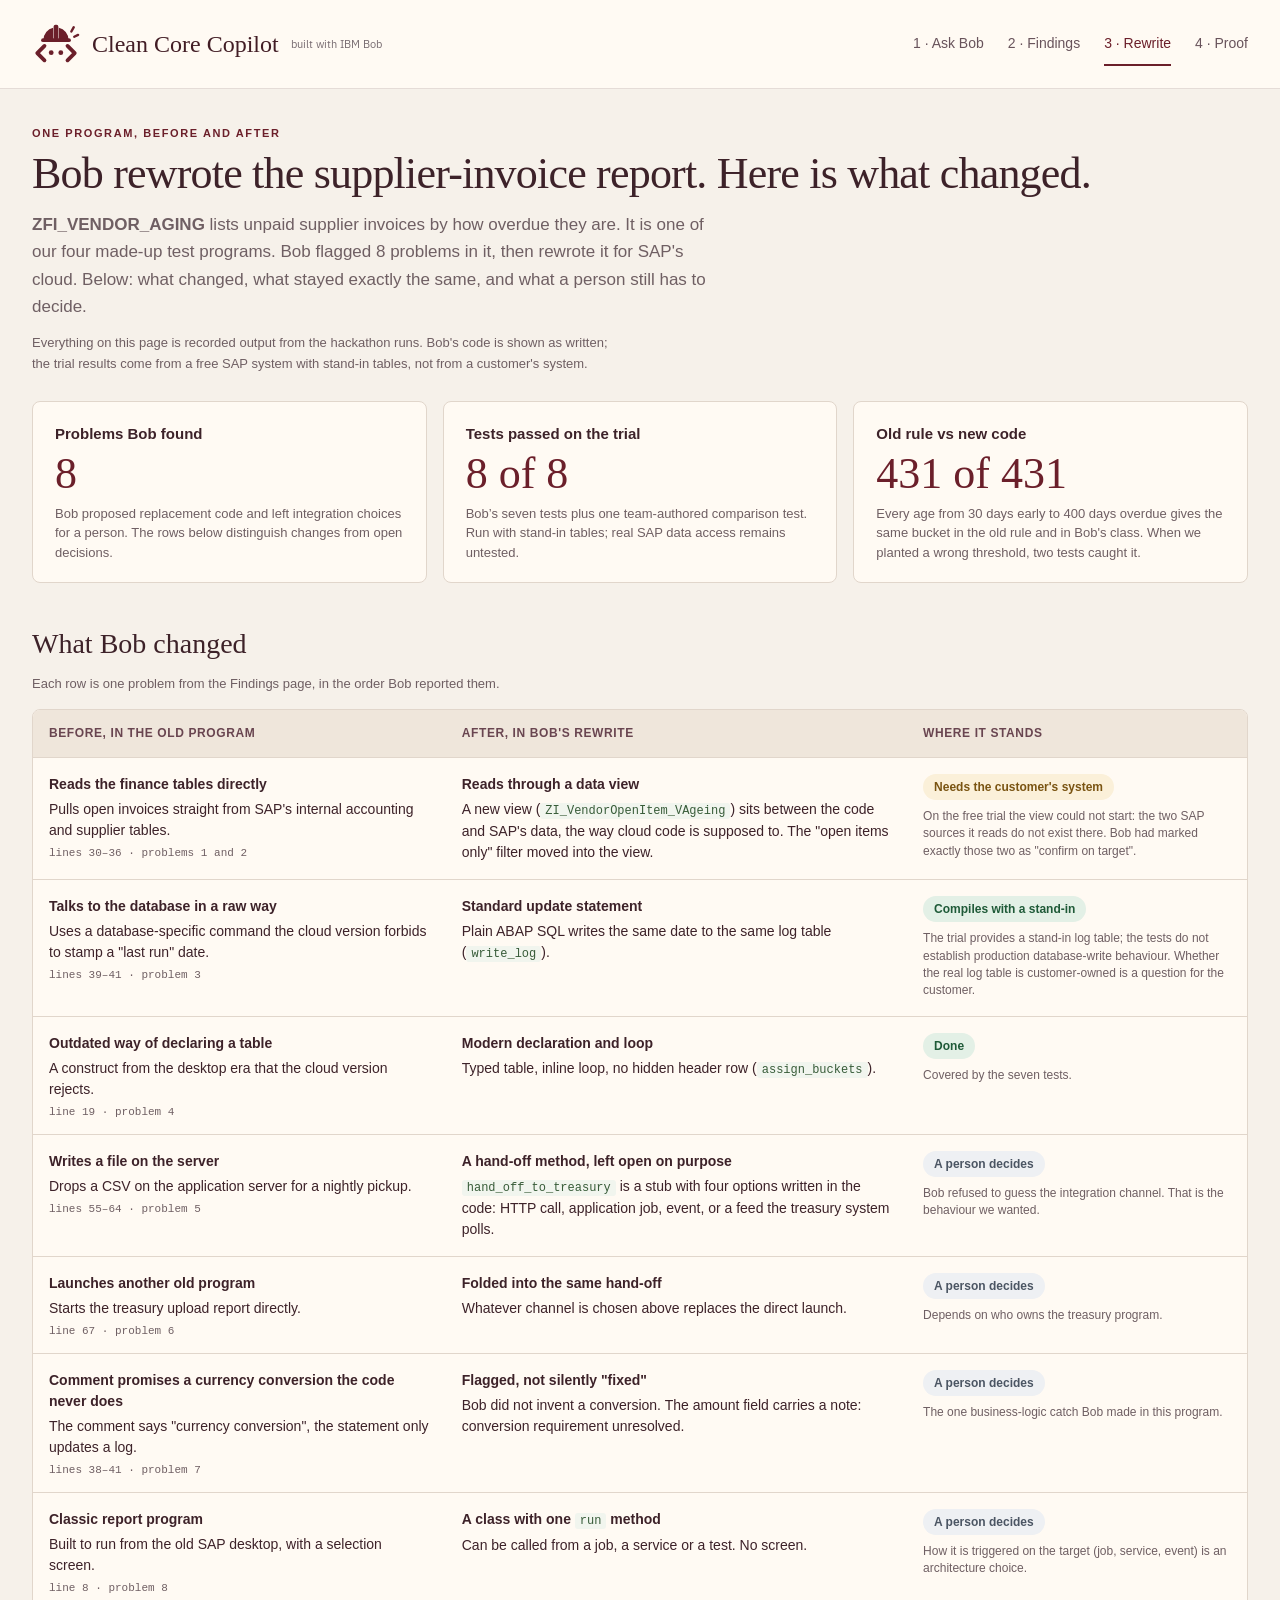
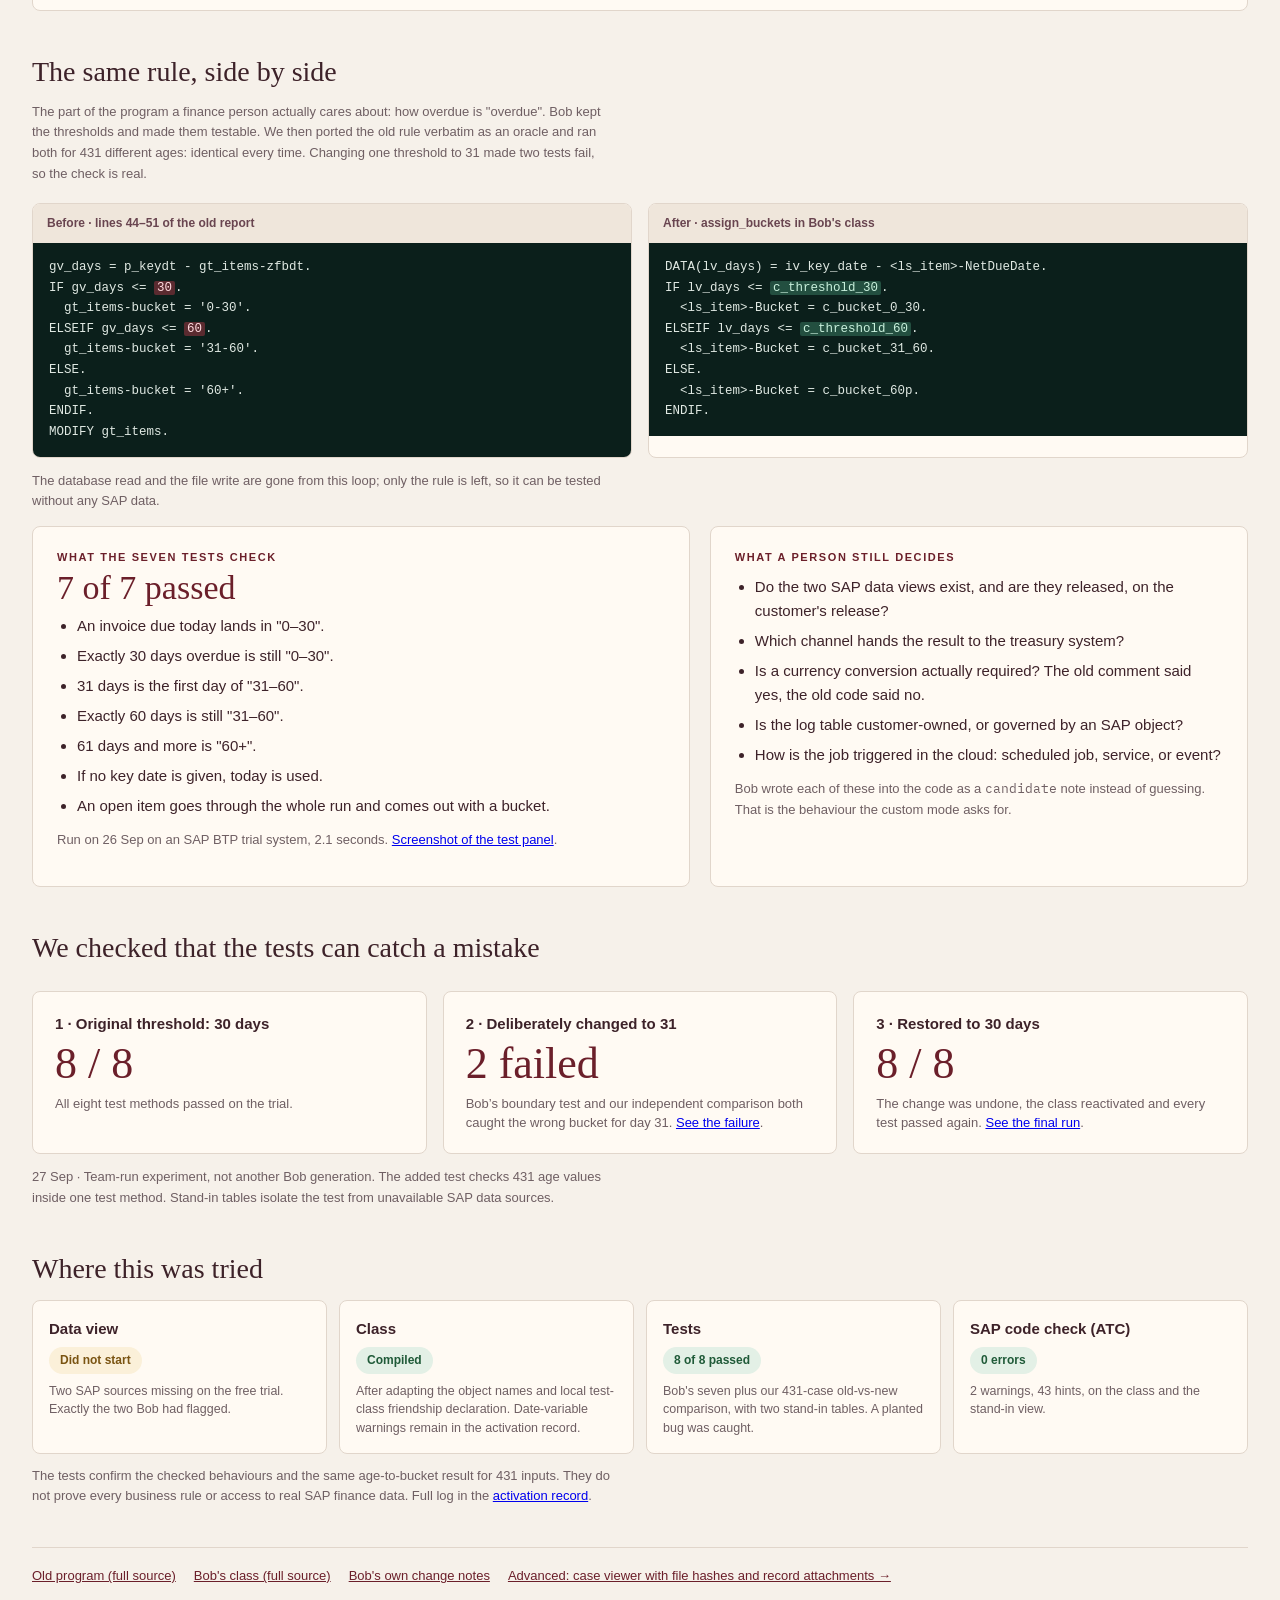
==== demo-prototype/before-after.html @ 78d4377d "Show mutation-test evidence and scope recorded demo claims" ====
<!doctype html>
<html lang="en">
<head>
<meta charset="utf-8"><meta name="viewport" content="width=device-width,initial-scale=1">
<title>Before / after · Clean Core Copilot</title>
<link rel="stylesheet" href="atelier.css?v=before-after-1">
<style>
:root{--ba-ink:#3d2229;--ba-muted:#6f5f63;--ba-wine:#6b1f2a;--ba-line:#e1d6cb;--ba-paper:#f6f1ea;--ba-white:#fffaf3;--ba-good:#1f5a38;--ba-goodbg:#e3f0e6;--ba-wait:#7a5412;--ba-waitbg:#fbf0d9;--ba-human:#4b5563;--ba-humanbg:#eef0f3}
body{margin:0;background:var(--ba-paper);color:var(--ba-ink);font:15px/1.6 Inter,-apple-system,BlinkMacSystemFont,"Segoe UI",sans-serif}
.ba{max-width:1240px;margin:0 auto;padding:36px 32px 60px}
.ba h1{font:44px/1.15 Georgia,serif;letter-spacing:-.8px;margin:6px 0 12px}
.ba h2{font:28px/1.2 Georgia,serif;margin:44px 0 8px}
.ba .lead{font-size:17px;color:var(--ba-muted);max-width:72ch;margin:0 0 6px}
.ba .note{font-size:13px;color:var(--ba-muted);max-width:80ch}
.eyebrow{font-size:11px;letter-spacing:1.6px;text-transform:uppercase;color:var(--ba-wine);font-weight:600}
.ba-strip{display:grid;grid-template-columns:repeat(3,minmax(0,1fr));gap:16px;margin:26px 0 8px}
.ba-strip article{background:var(--ba-white);border:1px solid var(--ba-line);border-radius:8px;padding:20px 22px}
.ba-strip strong{display:block;font:44px/1.1 Georgia,serif;color:var(--ba-wine);margin:4px 0 6px}
.ba-strip span{font-weight:600}
.ba-strip small{display:block;color:var(--ba-muted);font-size:13px;line-height:1.5}
.ba-table{width:100%;border-collapse:separate;border-spacing:0;background:var(--ba-white);border:1px solid var(--ba-line);border-radius:8px;overflow:hidden;margin-top:14px}
.ba-table th{text-align:left;font-size:12px;letter-spacing:.6px;text-transform:uppercase;color:#694550;background:#efe6db;padding:14px 16px}
.ba-table td{padding:16px;border-top:1px solid var(--ba-line);vertical-align:top;font-size:14px;line-height:1.5}
.ba-table td:first-child{width:34%}.ba-table td:nth-child(2){width:38%}
.ba-table b{display:block;font-weight:600;margin-bottom:4px}
.ba-table code{font:12px/1.6 ui-monospace,SFMono-Regular,Menlo,monospace;color:#385c39;background:#f1f5ee;padding:1px 5px;border-radius:3px}
.ba-line{display:block;font:11px ui-monospace,Menlo,monospace;color:var(--ba-muted);margin-top:6px}
.tag{display:inline-block;font-size:12px;font-weight:600;border-radius:999px;padding:4px 11px;white-space:nowrap}
.tag.good{background:var(--ba-goodbg);color:var(--ba-good)}.tag.wait{background:var(--ba-waitbg);color:var(--ba-wait)}.tag.human{background:var(--ba-humanbg);color:var(--ba-human)}
.tag+small{display:block;margin-top:8px;color:var(--ba-muted);font-size:12px;line-height:1.45}
.ba-pair{display:grid;grid-template-columns:1fr 1fr;gap:16px;margin:18px 0 6px}
.ba-pair figure{margin:0;background:var(--ba-white);border:1px solid var(--ba-line);border-radius:8px;overflow:hidden}
.ba-pair figcaption{padding:10px 14px;font-size:12px;font-weight:600;color:#694550;background:#efe6db}
.ba-pair pre{margin:0;padding:14px 16px;background:#0b1f1b;color:#e0e9e3;font:12.5px/1.65 ui-monospace,SFMono-Regular,Menlo,monospace;overflow:auto;white-space:pre}
.ba-pair mark{background:#5b2b30;color:#ffd9de;padding:0 3px;border-radius:2px}.ba-pair mark.ok{background:#234f40;color:#c9f0dc}
.ba-two{display:grid;grid-template-columns:1.1fr .9fr;gap:20px;margin-top:14px}
.ba-box{background:var(--ba-white);border:1px solid var(--ba-line);border-radius:8px;padding:22px 24px}
.ba-box ul{margin:8px 0 0;padding-left:20px}.ba-box li{margin:6px 0}
.ba-box .big{font:34px/1.1 Georgia,serif;color:var(--ba-wine);margin:2px 0 8px}
.ba-trial{display:grid;grid-template-columns:repeat(4,minmax(0,1fr));gap:12px;margin-top:14px}
.ba-trial div{background:var(--ba-white);border:1px solid var(--ba-line);border-radius:8px;padding:16px}
.ba-trial b{display:block;margin-bottom:6px}.ba-trial small{color:var(--ba-muted);font-size:12.5px;line-height:1.45;display:block}
.ba-foot{margin-top:40px;padding-top:18px;border-top:1px solid var(--ba-line);font-size:13px;color:var(--ba-muted);display:flex;gap:18px;flex-wrap:wrap}
.ba-foot a{color:var(--ba-wine)}
@media(max-width:900px){.ba{padding:24px 16px 48px}.ba h1{font-size:34px}.ba-strip,.ba-pair,.ba-two,.ba-trial{grid-template-columns:1fr}.ba-table td:first-child,.ba-table td:nth-child(2){width:auto}.ba-table{display:block;overflow-x:auto}}
</style>
</head>
<body>
<header class="site-nav"><a class="site-brand" href="index.html#overview"><img class="site-logo" src="assets/clean-core-logo.svg" alt="" width="48" height="48">Clean Core Copilot<small>built with IBM Bob</small></a><nav aria-label="Site navigation"><a href="index.html#overview">1 · Ask Bob</a><a href="index.html#findings">2 · Findings</a><a href="before-after.html" aria-current="page">3 · Rewrite</a><a href="index.html#evidence">4 · Proof</a></nav></header>

<main class="ba">
<div class="eyebrow">One program, before and after</div>
<h1>Bob rewrote the supplier-invoice report. Here is what changed.</h1>
<p class="lead"><b>ZFI_VENDOR_AGING</b> lists unpaid supplier invoices by how overdue they are. It is one of our four made-up test programs. Bob flagged 8 problems in it, then rewrote it for SAP's cloud. Below: what changed, what stayed exactly the same, and what a person still has to decide.</p>
<p class="note">Everything on this page is recorded output from the hackathon runs. Bob's code is shown as written; the trial results come from a free SAP system with stand-in tables, not from a customer's system.</p>

<section class="ba-strip" aria-label="Summary">
<article><span>Problems Bob found</span><strong>8</strong><small>Bob proposed replacement code and left integration choices for a person. The rows below distinguish changes from open decisions.</small></article>
<article><span>Tests passed on the trial</span><strong>8 of 8</strong><small>Bob’s seven tests plus one team-authored comparison test. Run with stand-in tables; real SAP data access remains untested.</small></article>
<article><span>Old rule vs new code</span><strong>431 of 431</strong><small>Every age from 30 days early to 400 days overdue gives the same bucket in the old rule and in Bob's class. When we planted a wrong threshold, two tests caught it.</small></article>
</section>

<h2>What Bob changed</h2>
<p class="note">Each row is one problem from the Findings page, in the order Bob reported them.</p>
<table class="ba-table">
<thead><tr><th>Before, in the old program</th><th>After, in Bob's rewrite</th><th>Where it stands</th></tr></thead>
<tbody>
<tr><td><b>Reads the finance tables directly</b>Pulls open invoices straight from SAP's internal accounting and supplier tables.<span class="ba-line">lines 30–36 · problems 1 and 2</span></td><td><b>Reads through a data view</b>A new view (<code>ZI_VendorOpenItem_VAgeing</code>) sits between the code and SAP's data, the way cloud code is supposed to. The "open items only" filter moved into the view.</td><td><span class="tag wait">Needs the customer's system</span><small>On the free trial the view could not start: the two SAP sources it reads do not exist there. Bob had marked exactly those two as "confirm on target".</small></td></tr>
<tr><td><b>Talks to the database in a raw way</b>Uses a database-specific command the cloud version forbids to stamp a "last run" date.<span class="ba-line">lines 39–41 · problem 3</span></td><td><b>Standard update statement</b>Plain ABAP SQL writes the same date to the same log table (<code>write_log</code>).</td><td><span class="tag good">Compiles with a stand-in</span><small>The trial provides a stand-in log table; the tests do not establish production database-write behaviour. Whether the real log table is customer-owned is a question for the customer.</small></td></tr>
<tr><td><b>Outdated way of declaring a table</b>A construct from the desktop era that the cloud version rejects.<span class="ba-line">line 19 · problem 4</span></td><td><b>Modern declaration and loop</b>Typed table, inline loop, no hidden header row (<code>assign_buckets</code>).</td><td><span class="tag good">Done</span><small>Covered by the seven tests.</small></td></tr>
<tr><td><b>Writes a file on the server</b>Drops a CSV on the application server for a nightly pickup.<span class="ba-line">lines 55–64 · problem 5</span></td><td><b>A hand-off method, left open on purpose</b><code>hand_off_to_treasury</code> is a stub with four options written in the code: HTTP call, application job, event, or a feed the treasury system polls.</td><td><span class="tag human">A person decides</span><small>Bob refused to guess the integration channel. That is the behaviour we wanted.</small></td></tr>
<tr><td><b>Launches another old program</b>Starts the treasury upload report directly.<span class="ba-line">line 67 · problem 6</span></td><td><b>Folded into the same hand-off</b>Whatever channel is chosen above replaces the direct launch.</td><td><span class="tag human">A person decides</span><small>Depends on who owns the treasury program.</small></td></tr>
<tr><td><b>Comment promises a currency conversion the code never does</b>The comment says "currency conversion", the statement only updates a log.<span class="ba-line">lines 38–41 · problem 7</span></td><td><b>Flagged, not silently "fixed"</b>Bob did not invent a conversion. The amount field carries a note: conversion requirement unresolved.</td><td><span class="tag human">A person decides</span><small>The one business-logic catch Bob made in this program.</small></td></tr>
<tr><td><b>Classic report program</b>Built to run from the old SAP desktop, with a selection screen.<span class="ba-line">line 8 · problem 8</span></td><td><b>A class with one <code>run</code> method</b>Can be called from a job, a service or a test. No screen.</td><td><span class="tag human">A person decides</span><small>How it is triggered on the target (job, service, event) is an architecture choice.</small></td></tr>
</tbody></table>

<h2>The same rule, side by side</h2>
<p class="note">The part of the program a finance person actually cares about: how overdue is "overdue". Bob kept the thresholds and made them testable. We then ported the old rule verbatim as an oracle and ran both for 431 different ages: identical every time. Changing one threshold to 31 made two tests fail, so the check is real.</p>
<div class="ba-pair">
<figure><figcaption>Before · lines 44–51 of the old report</figcaption><pre>gv_days = p_keydt - gt_items-zfbdt.
IF gv_days &lt;= <mark>30</mark>.
  gt_items-bucket = '0-30'.
ELSEIF gv_days &lt;= <mark>60</mark>.
  gt_items-bucket = '31-60'.
ELSE.
  gt_items-bucket = '60+'.
ENDIF.
MODIFY gt_items.</pre></figure>
<figure><figcaption>After · assign_buckets in Bob's class</figcaption><pre>DATA(lv_days) = iv_key_date - &lt;ls_item&gt;-NetDueDate.
IF lv_days &lt;= <mark class="ok">c_threshold_30</mark>.
  &lt;ls_item&gt;-Bucket = c_bucket_0_30.
ELSEIF lv_days &lt;= <mark class="ok">c_threshold_60</mark>.
  &lt;ls_item&gt;-Bucket = c_bucket_31_60.
ELSE.
  &lt;ls_item&gt;-Bucket = c_bucket_60p.
ENDIF.</pre></figure>
</div>
<p class="note">The database read and the file write are gone from this loop; only the rule is left, so it can be tested without any SAP data.</p>

<div class="ba-two">
<div class="ba-box"><div class="eyebrow">What the seven tests check</div><div class="big">7 of 7 passed</div>
<ul>
<li>An invoice due today lands in "0–30".</li>
<li>Exactly 30 days overdue is still "0–30".</li>
<li>31 days is the first day of "31–60".</li>
<li>Exactly 60 days is still "31–60".</li>
<li>61 days and more is "60+".</li>
<li>If no key date is given, today is used.</li>
<li>An open item goes through the whole run and comes out with a bucket.</li>
</ul>
<p class="note" style="margin-top:12px">Run on 26 Sep on an SAP BTP trial system, 2.1 seconds. <a href="https://github.com/kosesena/clean-core-copilot/blob/main/bob_sessions/2026-09-26_abap_unit_7_tests.png" target="_blank" rel="noopener">Screenshot of the test panel</a>.</p></div>
<div class="ba-box"><div class="eyebrow">What a person still decides</div>
<ul>
<li>Do the two SAP data views exist, and are they released, on the customer's release?</li>
<li>Which channel hands the result to the treasury system?</li>
<li>Is a currency conversion actually required? The old comment said yes, the old code said no.</li>
<li>Is the log table customer-owned, or governed by an SAP object?</li>
<li>How is the job triggered in the cloud: scheduled job, service, or event?</li>
</ul>
<p class="note" style="margin-top:12px">Bob wrote each of these into the code as a <code>candidate</code> note instead of guessing. That is the behaviour the custom mode asks for.</p></div>
</div>

<h2>We checked that the tests can catch a mistake</h2>
<div class="ba-strip" aria-label="Threshold mutation test">
<article><span>1 · Original threshold: 30 days</span><strong>8 / 8</strong><small>All eight test methods passed on the trial.</small></article>
<article><span>2 · Deliberately changed to 31</span><strong>2 failed</strong><small>Bob’s boundary test and our independent comparison both caught the wrong bucket for day 31. <a href="https://github.com/kosesena/clean-core-copilot/blob/main/bob_sessions/2026-09-27_planted_bug_caught.png">See the failure</a>.</small></article>
<article><span>3 · Restored to 30 days</span><strong>8 / 8</strong><small>The change was undone, the class reactivated and every test passed again. <a href="https://github.com/kosesena/clean-core-copilot/blob/main/bob_sessions/2026-09-27_equivalence_8_tests.png">See the final run</a>.</small></article>
</div>
<p class="note">27 Sep · Team-run experiment, not another Bob generation. The added test checks 431 age values inside one test method. Stand-in tables isolate the test from unavailable SAP data sources.</p>
<h2>Where this was tried</h2>
<div class="ba-trial">
<div><b>Data view</b><span class="tag wait">Did not start</span><small>Two SAP sources missing on the free trial. Exactly the two Bob had flagged.</small></div>
<div><b>Class</b><span class="tag good">Compiled</span><small>After adapting the object names and local test-class friendship declaration. Date-variable warnings remain in the activation record.</small></div>
<div><b>Tests</b><span class="tag good">8 of 8 passed</span><small>Bob's seven plus our 431-case old-vs-new comparison, with two stand-in tables. A planted bug was caught.</small></div>
<div><b>SAP code check (ATC)</b><span class="tag good">0 errors</span><small>2 warnings, 43 hints, on the class and the stand-in view.</small></div>
</div>
<p class="note" style="margin-top:12px">The tests confirm the checked behaviours and the same age-to-bucket result for 431 inputs. They do not prove every business rule or access to real SAP finance data. Full log in the <a href="https://github.com/kosesena/clean-core-copilot/blob/main/docs/activation/README.md" target="_blank" rel="noopener">activation record</a>.</p>

<div class="ba-foot">
<a href="https://github.com/kosesena/clean-core-copilot/blob/main/samples/legacy/zfi_vendor_aging.abap" target="_blank" rel="noopener">Old program (full source)</a>
<a href="https://github.com/kosesena/clean-core-copilot/blob/main/modernized/zfi_vendor_aging/zcl_vendor_aging.abap" target="_blank" rel="noopener">Bob's class (full source)</a>
<a href="https://github.com/kosesena/clean-core-copilot/blob/main/modernized/zfi_vendor_aging/README.md" target="_blank" rel="noopener">Bob's own change notes</a>
<a href="walkthrough.html">Advanced: case viewer with file hashes and record attachments →</a>
</div>
</main>
</body>
</html>
---- demo-prototype/atelier.css ----
@import url('https://fonts.googleapis.com/css2?family=IBM+Plex+Mono:wght@400;600&family=IBM+Plex+Sans:wght@400;600&display=swap');
/* Bordeaux × architectural ivory. Presentation only; report evidence is unchanged. */
:root{--nav:#360e19;--nav-muted:#cfacb3;--paper:#f8f5f0;--white:#fffdfa;--ink:#351d25;--muted:#776b70;--line:#e5dcd7;--green:#702238;--mint:#f4e7e7;--orange:#976019;--sand:#faf0df}
body{background:var(--paper);color:var(--ink)}
.app{grid-template-columns:238px minmax(0,1fr)}
.sidebar{background:linear-gradient(160deg,#481420,#290b14);padding:34px 22px}
.brand{font:28px/1.12 Georgia,serif;letter-spacing:-.6px;align-items:flex-start}
.site-brand .site-logo{display:block;width:48px;height:48px;flex-shrink:0;object-fit:contain}
.brand-mark{display:none}.brand small{color:#dbbfc2;letter-spacing:2px;font:10px/1.6 var(--sans);margin-top:12px}
.workspace-label{color:#c9a4ac;margin:38px 10px 12px}.nav button{color:#e2cbd0;border-radius:3px;padding:13px 10px}.nav button.active{background:#6c2739;color:#fff}.nav button:hover{background:#572032}.nav-count{background:#8a4252}.program-switcher{margin-top:28px}.program-switcher label{display:block;margin:0 0 12px}.program-switcher select{width:100%;max-width:100%;background:#481824;color:#fff3ee;border-color:#80515d;font-size:11px;padding:12px 7px}.program-switcher p{font-size:11px;color:#c9a4ac;margin:10px 0}.case-nav{display:flex;justify-content:space-between;color:#f5e2db;text-decoration:none;padding:16px 0;border-bottom:1px solid #784553;font-size:12px;margin-bottom:26px}
.session-card{border-color:#784553;background:#ffffff04;border-radius:3px}.session-card .eyebrow,.profile small{color:#cfacb3}.session-card p{color:#e1c7cc}.dot{background:#bb8d71}.profile{border-color:#784553}.avatar{border-color:#a77782;color:#f4e5df}
.topbar{height:62px;background:#fbf8f4;padding:0 36px}.top-meta .pill{background:#f1e6e7;border-color:#e0c9ce;color:#702238}.content{padding:0 36px 28px}.intro{position:relative;isolation:isolate;flex-wrap:wrap;align-items:center;padding:38px 0 22px;margin-bottom:22px;border-bottom:1px solid var(--line);min-height:210px;overflow:hidden}.intro-copy{position:relative;z-index:1;max-width:74%}.intro h1{font:clamp(34px,4vw,58px)/1.12 Georgia,serif;letter-spacing:-1.7px;margin:12px 0}.intro p{font-size:14px;color:#776b70}.intro .eyebrow{color:#702238}.actions{position:relative;z-index:1;flex-basis:100%;flex-wrap:wrap;margin-top:10px}
.architectural-arch{position:absolute;z-index:0;right:25px;top:10px;width:190px;height:185px;border:28px solid #e6dfd4;border-bottom:0;border-radius:110px 110px 0 0;background:linear-gradient(110deg,#d1c7b7,#faf7f1 60%);box-shadow:inset 12px 0 20px #8e796224,12px 7px 25px #9a826011;opacity:.65}.architectural-arch span{position:absolute;bottom:0;left:-38px;right:-38px;height:9px;background:#e1d8ca}
.btn{border-color:#d8c7c4;border-radius:4px;padding:10px 15px;font-size:12px;background:#fffdfa}.btn:hover{background:#f4e9e6}.btn.primary{background:#651b30;border-color:#651b30}.btn.primary:hover{background:#481420}button:focus-visible,a:focus-visible,input:focus-visible,select:focus-visible,textarea:focus-visible{outline:3px solid #b57553;outline-offset:3px}
.notice{background:#f7eee1;border-color:#e6d4b9;border-radius:4px}.stats{gap:0;border:1px solid var(--line);border-radius:5px;background:var(--white)}.stat{border:0;border-right:1px solid var(--line);border-radius:0;background:none;padding:19px 21px}.stat:last-child{border-right:0}.stat-value{font-family:Georgia,serif;font-size:32px}.stat-value.word{font-family:var(--sans);font-size:14px}.stat-icon{color:#9b777e}.section-heading h2{font:24px Georgia,serif}.section-heading{gap:15px;flex-wrap:wrap;margin:27px 0 16px}.review-grid{grid-template-columns:minmax(250px,.8fr) minmax(360px,1.3fr);gap:22px}.panel{background:var(--white);border-color:var(--line);border-radius:5px}.list-toolbar,.detail-footer{background:#fcf9f5}.search-box input,select{background:#fffdfa;color:var(--ink);border-color:var(--line)}.list-heading{background:#f6f0ea;color:#887179}.finding{background:var(--white);padding:21px 18px}.finding:hover{background:#faf0ec}.finding.selected{background:#f3e4e4}.finding h3{font-size:13px}.finding-meta .rule,.rule{color:#805364}.finding-footer,.arrow{color:#816773}.detail-head{padding:25px}.detail-head h2{font:25px/1.35 Georgia,serif;letter-spacing:-.4px}.detail-head p,.body-copy{color:#776b70}.tab{color:#7f6871}.detail-body{padding:25px}.code-box{border-color:#e1d5cd}.code-head{background:#f0eae3;border-color:#e1d5cd;color:#786871;font-size:10px}.code-line{background:#faf7f2;font-size:12px;line-height:1.9}.line-content{color:#423641}.line-no{color:#a08b8e;border-color:#eee4da}.provenance{background:#f0e9e1;border-radius:4px}.provenance p,.foot{color:#847279}.secondary-view h2{font:28px Georgia,serif}.question-box{border-radius:4px}.bob-welcome{background:#f4eee5;border-color:#ded1c3;border-radius:5px}.bob-welcome .eyebrow{color:#702238}.bob-welcome h2{font:24px Georgia,serif}.bob-welcome p{color:#776b70}.bob-trigger{background:radial-gradient(ellipse at bottom,#d6cabb,transparent 70%);border-radius:70px 70px 0 0;padding:12px}
.case-page{font-family:system-ui,sans-serif}.case-page main{max-width:1420px;padding:34px 42px}.case-page h1{font:clamp(36px,5vw,62px)/1.12 Georgia,serif;color:#481420}.case-page h2{font-family:Georgia,serif;font-weight:400;font-size:24px}.case-page a{color:#702238}.case-page button{border-color:#d8c7c4;border-radius:4px}.case-page .primary{background:#651b30;color:white}.case-page .step{background:#eee2df;border-radius:4px;border-top:2px solid #8a4d5d}.case-page .notice{background:#f7eee1}.case-page pre{background:#f6f1eb;color:#423641}.case-page .panel{padding:24px}.case-page .muted,.case-page footer{color:#776b70}
@media(min-width:1600px){.review-grid{grid-template-columns:minmax(300px,.8fr) minmax(480px,1.4fr)}}
@media(max-width:1100px){.app{grid-template-columns:200px minmax(0,1fr)}.sidebar{padding:27px 15px}.content{padding:0 24px 24px}.stats{grid-template-columns:1fr 1fr}.stat:nth-child(2){border-right:0}.stat:nth-child(-n+2){border-bottom:1px solid var(--line)}.review-grid{grid-template-columns:1fr}.architectural-arch{right:0;width:150px}.intro-copy{max-width:75%}}
@media(max-width:700px){.app{display:block}.sidebar{position:relative;height:auto;padding:22px}.brand{font-size:25px}.workspace-label{margin-top:20px}.nav{flex-direction:row;flex-wrap:wrap}.nav button{font-size:12px}.program-switcher{margin-top:20px}.case-nav{margin-bottom:0}.sidebar-bottom{display:none}.content{padding:0 18px 22px}.topbar{padding:0 18px}.top-meta>span:first-child{display:none}.intro{min-height:0;padding-top:26px}.intro-copy{max-width:100%}.architectural-arch{display:none}.intro h1{font-size:39px}.stats{grid-template-columns:1fr 1fr}.stat{padding:16px 12px}.notice{flex-wrap:wrap}.notice span:last-child{margin-left:0}.detail-head,.detail-body{padding:19px}.case-page main{padding:24px 18px}.case-page .grid,.case-page .checks{grid-template-columns:1fr}.case-page .steps{grid-template-columns:1fr 1fr}}
/* Approved brief v1 — cream page, dark code, one burgundy accent. */
:root{--paper:#f6f1e7;--white:#fff;--green:#6b1f2a;--nav:#6b1f2a;--sans:'IBM Plex Sans',system-ui,sans-serif;--mono:'IBM Plex Mono',monospace}
[hidden]{display:none!important}.site-nav{display:flex;align-items:center;justify-content:space-between;gap:24px;padding:20px 32px;border-bottom:1px solid var(--line);background:#fffaf3;flex-wrap:wrap}.site-brand{display:flex;align-items:center;gap:12px;color:#421d25;text-decoration:none;font:24px Georgia,serif}.site-brand>span{background:#6b1f2a;color:white;padding:8px 12px;font-size:22px}.site-brand small{display:block;font:11px var(--sans);color:#776b70}.site-nav nav{display:flex;gap:24px;flex-wrap:wrap}.site-nav nav a{text-decoration:none;color:#68535b;padding:10px 0;font-size:14px}.site-nav a[aria-current=page]{color:#6b1f2a;border-bottom:2px solid #6b1f2a}.audit-page .app{display:block}.audit-page .sidebar,.audit-page .topbar{display:none}.content{max-width:1600px}.intro-copy{max-width:75%}.mascot-slot{width:156px;height:120px;display:flex;justify-content:center;align-items:center;gap:8px;color:#846a70;font:16px Georgia,serif;border:1px solid #dfd2c7;border-radius:70px 70px 4px 4px;margin-left:auto;background:#eee5d9}.mascot-slot img{object-fit:contain}.metric-grid{display:grid;grid-template-columns:repeat(4,1fr);gap:16px}.metric{background:white;border:1px solid var(--line);padding:23px;display:flex;flex-direction:column;gap:10px;border-radius:5px}.metric>strong{font:42px Georgia,serif;color:#6b1f2a}.metric>small{font-size:11px;color:#74666a}.assessment-label{font-size:12px;color:#755259}.program-strip{display:flex;gap:10px;flex-wrap:wrap;margin:28px 0}.program-card{background:#fff;border:1px solid #d9c8c5;border-radius:5px;text-align:left;padding:16px;flex:1;min-width:200px;color:#402830}.program-card strong{display:block;font:12px var(--mono);overflow-wrap:anywhere}.program-card span{display:block;font-size:11px;margin-top:8px}.program-card.chosen{background:#6b1f2a;color:#fff}.table-scroll{overflow:auto;border:1px solid var(--line);border-radius:5px}.findings-table{border-collapse:collapse;width:100%;background:white}.findings-table th{text-align:left;font-size:12px;padding:16px;background:#efe6db;color:#694550}.findings-table td{padding:18px 16px;border-top:1px solid var(--line);vertical-align:top;font-size:12px}.findings-table td:nth-child(2){width:46%}.findings-table code{white-space:pre-wrap;overflow-wrap:anywhere;font:11px/1.7 var(--mono)}.findings-table small{display:block;margin-top:8px;color:#776b70}.finding-link{border:0;background:none;color:#6b1f2a;font-weight:600;padding:0 0 7px;text-decoration:underline}.code-line,.case-page pre,.code-dark{background:#0b1f1b;color:#e0e9e3}.line-content{color:#e0e9e3}.line-no{color:#9eafa6;border-color:#32473c}.code-head{background:#142b25;color:#d2dfd7;border-color:#32473c}.case-page{font-family:var(--sans)}code,pre,.report-name{font-family:var(--mono)}
@media(max-width:1000px){.metric-grid{grid-template-columns:1fr 1fr}.site-brand small{display:none}}
@media(max-width:650px){.site-nav{padding:16px 18px}.site-nav nav{gap:18px}.intro-copy{max-width:100%}.mascot-slot{width:110px;height:100px;margin:14px 0}.metric{padding:16px}.metric>strong{font-size:32px}.program-card{min-width:100%}}
.review-grid{grid-template-columns:210px minmax(300px,1fr) minmax(300px,380px);gap:18px}.dossier-programs .program-card{width:100%;min-width:0;margin-bottom:12px}.source-document{background:#0b1f1b;overflow:auto;max-height:880px;padding:14px 0}.source-row{display:grid;grid-template-columns:35px minmax(0,1fr);font:11px/1.9 var(--mono);color:#dce7df;padding:3px 9px;border-left:3px solid transparent}.source-row code{white-space:pre-wrap;overflow-wrap:anywhere}.source-row>span:last-child{grid-column:2}.source-number{color:#9eb0a5}.level-d{background:#5b2b3044;border-left-color:#dc838e}.level-c{background:#234f4044;border-left-color:#8fc2a8}.level-other{background:#ffffff07;border-left-color:#a1a7a4}.selected-line{outline:1px solid #ceb898;outline-offset:-1px}.source-pill{font:10px var(--mono);color:#f6e8dc;background:#33433b;border:1px solid #81968a;border-radius:3px;padding:4px 7px;margin:5px 3px 3px 0}.source-pill:hover{background:#6b1f2a}.source-legend{padding:12px}.code-dark{white-space:pre-wrap;overflow-wrap:anywhere;border-radius:4px;padding:14px;font:11px/1.8 var(--mono);max-height:300px;overflow:auto}.unknown-list{font-size:12px;line-height:1.7;padding-left:18px;color:#65575e}.unknown-list li{margin:8px 0}.assessment-box{border-top:1px solid var(--line);border-bottom:1px solid var(--line);margin:23px 0;padding-bottom:17px;font-size:12px}.assessment-box small{color:#7d535c}.detail-head h2{font-size:26px}.audit-page .report-stats{display:none}.audit-page #bob-welcome{display:none}
@media(max-width:1250px){.review-grid{grid-template-columns:170px minmax(250px,1fr) minmax(280px,340px)}.content{padding-left:22px;padding-right:22px}.detail-body,.detail-head{padding:16px}}
@media(max-width:1000px){.review-grid{grid-template-columns:minmax(0,1fr) minmax(280px,1fr)}.dossier-programs{grid-column:1/-1;display:flex;gap:10px;flex-wrap:wrap}.dossier-programs .program-card{width:auto;flex:1;min-width:200px}.dossier-programs>p{width:100%;margin:0}.source-document{max-height:650px}}
@media(max-width:650px){.review-grid{display:block}.dossier-programs{margin-bottom:18px}.review-grid>.panel{margin-bottom:18px}.source-document{max-height:440px}}
.atlas-table{border-collapse:collapse;background:white;width:100%;min-width:920px}.atlas-table th,.atlas-table td{border-bottom:1px solid var(--line);padding:20px 16px;text-align:left;font-size:12px}.atlas-table thead th{font:18px Georgia,serif;background:#eee4d7}.atlas-table tbody th{font:11px var(--mono);max-width:230px;overflow-wrap:anywhere}.atlas-table small{display:block;font-size:10px;margin-top:7px}.atlas-record,.atlas-review,.atlas-empty{padding:14px;border-radius:4px;min-height:64px}.atlas-record{background:#eaf0e8;color:#345440}.atlas-review{background:#f5ede0;color:#75562c}.atlas-empty{border:1px dashed #b5a9a0;color:#7e746d}.atlas-panels{display:grid;grid-template-columns:1fr 1fr;gap:20px;margin:25px 0}.atlas-panels .panel,.atlas-origin{padding:25px}.atlas-panels h2,.atlas-origin h2{font:27px Georgia,serif;margin:14px 0;overflow-wrap:anywhere}.atlas-panels p{font-size:13px}.atlas-origin{margin-top:24px}@media(max-width:700px){.atlas-panels{grid-template-columns:1fr}}

/* Keep the original mascot centred in its reserved architectural slot. */
.mascot-slot.has-mascot{flex-shrink:0;background:radial-gradient(ellipse at 50% 70%,#fffaf3 0%,#eee5d9 75%)}
.mascot-slot.has-mascot>span{display:none}
.mascot-slot.has-mascot img{display:block;width:96px;height:96px;object-fit:contain;filter:drop-shadow(0 5px 5px #40283015)}

/* Overview hierarchy: three assessment cards, then a dedicated usage strip. */
.audit-page .intro{display:grid;grid-template-columns:minmax(0,1fr) auto;gap:12px 28px;min-height:0;padding:34px 0 24px;overflow:visible}
.audit-page .intro-copy{max-width:none;grid-row:1/3}
.audit-page .intro .mascot-slot{grid-column:2;grid-row:1;width:116px;height:102px;justify-self:end}
.audit-page .intro .actions{grid-column:2;grid-row:2;display:flex;flex-wrap:nowrap;flex-basis:auto;margin:0;gap:8px;justify-content:flex-end}
.audit-page .intro .actions .btn{font-size:11px;padding:8px 11px;white-space:nowrap}
.audit-page .notice{background:transparent;border:0;border-bottom:1px solid var(--line);padding:0 0 16px;gap:10px;margin-bottom:22px;font-size:11px}
.audit-page .notice b{font-size:10px;letter-spacing:.7px;white-space:nowrap}
.metric-grid{grid-template-columns:repeat(3,minmax(0,1fr));gap:18px}
.metric{padding:25px;border-radius:8px;box-shadow:0 3px 12px #351d2503}
.metric>strong{font-size:48px;letter-spacing:-1.5px;margin:4px 0}
.metric>small:last-child{margin-top:auto;padding-top:8px;color:#8a787c}
.metric.metric-coins{grid-column:1/-1;background:transparent;border:0;border-top:1px solid #d9cbbd;border-bottom:1px solid #d9cbbd;border-radius:0;box-shadow:none;display:flex;flex-direction:row;align-items:center;justify-content:center;gap:32px;padding:16px 30px;margin-top:8px}
.coin-art{display:block;width:200px;height:200px;object-fit:contain;flex-shrink:0}
.coin-summary{width:min(100%,540px);min-width:0}
.coin-summary>.eyebrow{color:#6b1f2a;font-size:11px;letter-spacing:1.8px}
.coin-value{display:flex;align-items:baseline;gap:12px;margin:6px 0}
.coin-value strong{font:52px/1.1 Georgia,serif;letter-spacing:-1.8px;color:#6b1f2a;white-space:nowrap}
.coin-value>span{font-size:12px;color:#887478}
.coin-summary p{font-size:12px;color:#786b70;margin:8px 0 16px}
.coin-summary>small{display:block;font-size:10px;color:#8a787c;margin-top:12px}
.coin-track{height:5px;border-radius:10px;background:#e0d5c8;overflow:hidden}
.coin-track>span{display:block;height:100%;background:#6b1f2a;border-radius:10px}
.coin-budget-labels{display:flex;justify-content:space-between;gap:12px;margin-top:7px;font:10px var(--mono);color:#7a656b}
.program-strip{gap:12px;margin:30px 0 22px}.program-card{border-radius:7px;padding:18px;transition:background .15s ease}.program-card:hover{border-color:#6b1f2a}
@media(max-width:700px){.audit-page .intro{gap:12px}.audit-page .intro-copy{grid-row:1;grid-column:1}.audit-page .intro .mascot-slot{width:94px;height:94px;margin:0}.audit-page .intro h1{font-size:36px}.audit-page .intro .actions{grid-column:1/-1}.metric{padding:16px}.metric>strong{font-size:36px}.metric-grid{gap:10px}.metric>span{font-size:12px}.metric.metric-coins{gap:16px;padding:12px 0}.coin-art{width:160px;height:160px}.coin-value strong{font-size:42px}}
@media(max-width:480px){.metric-grid{grid-template-columns:1fr}.metric>strong{font-size:42px}.metric.metric-coins{gap:8px}.coin-art{width:120px;height:150px}.coin-value strong{font-size:34px}.coin-value>span{display:none}.coin-budget-labels{font-size:8px}.coin-summary p{font-size:11px}.audit-page .intro h1{font-size:32px}}
.audit-page .notice #notice-copy{display:inline;flex:1;margin-left:0;min-width:180px;color:#807276}

/* Compact finding previews; complete raw evidence stays available on demand. */
.finding-gallery-heading{display:flex;justify-content:space-between;align-items:center;gap:16px;border-top:1px solid var(--line);padding:18px 0 8px;font-size:12px;color:#776b70}.finding-gallery-heading a{color:#6b1f2a;text-decoration:none;font-weight:600}.gallery-assessment{font-size:10px;margin:0 0 18px}
.finding-gallery{display:grid;grid-template-columns:repeat(2,minmax(0,1fr));gap:18px}.finding-card{background:#fffaf4;border:1px solid #e0d3c8;border-radius:10px;overflow:hidden;transition:border-color .15s,box-shadow .15s}.finding-card:hover{border-color:#b48a8e;box-shadow:0 6px 20px #351d2507}.finding-card-top{display:flex;align-items:center;gap:12px;padding:18px 20px 0;flex-wrap:wrap}.finding-index{background:#efe1df;color:#6b1f2a;border-radius:5px;padding:5px 8px;font:11px var(--mono)}.finding-card-top .rule{font:10px var(--mono)}.finding-card-top .pill{margin-left:auto;font-size:10px;background:transparent;border:0;padding:0;color:#7b6a70}.finding-card-title{border:0;background:none;display:flex;align-items:center;justify-content:space-between;gap:20px;text-align:left;width:100%;padding:18px 20px 12px;color:#40242d;cursor:pointer}.finding-card-title>span{font:21px/1.35 Georgia,serif;display:-webkit-box;-webkit-line-clamp:2;-webkit-box-orient:vertical;overflow:hidden;min-height:57px}.finding-card-title>b{font:22px Georgia,serif;color:#8a4d5b}.finding-card-meta{display:flex;justify-content:space-between;gap:12px;padding:0 20px 18px;font:10px var(--mono);color:#8c7c7c}.key-match{color:#6b1f2a;text-align:right}.finding-code{border-top:1px solid #e9ded4}.finding-code summary{padding:12px 20px;font-size:11px;color:#77636c;cursor:pointer;display:flex;justify-content:space-between;list-style:none}.finding-code summary::-webkit-details-marker{display:none}.finding-code[open] summary{background:#eee3d7}.finding-code pre{margin:0;padding:18px 20px;background:#0b1f1b;color:#dce7df;font:11px/1.8 var(--mono);white-space:pre-wrap;overflow-wrap:anywhere;max-height:280px;overflow:auto}.study-method{font-size:11px;color:#88777c;margin:16px 0;line-height:1.6}.study-method summary{cursor:pointer;width:fit-content}.study-method p{max-width:850px;padding:8px 0}.program-strip .program-card{border-radius:7px;border-bottom-width:3px}.program-strip .program-card.chosen{box-shadow:0 5px 12px #6b1f2a12}
@media(max-width:650px){.finding-gallery{grid-template-columns:1fr}.finding-card-title>span{font-size:20px}.finding-gallery-heading{align-items:flex-start}.finding-card-top{gap:8px}.finding-card-top .pill{margin-left:0}}

.your-imports{flex-basis:100%;font-size:12px;color:#755259}.your-imports>summary{cursor:pointer;padding:10px 0}.your-imports .program-strip{margin:10px 0}.finding-card-top{padding:0 20px 12px}.finding-card-top .pill{margin-left:0}.finding-card-meta{flex-wrap:wrap}

/* Four scoring metrics, followed by the full-width cost panel. */
.metric-grid{grid-template-columns:repeat(4,minmax(0,1fr))}
@media(max-width:1000px){.metric-grid{grid-template-columns:repeat(2,minmax(0,1fr))}}
@media(max-width:480px){.metric-grid{grid-template-columns:1fr}}

/* Plain-language layer (26 Sep): steps, verdict badges, spend breakdown */
.explain-steps{list-style:none;margin:0 0 26px;padding:0;display:grid;grid-template-columns:repeat(3,minmax(0,1fr));gap:16px}
.explain-steps li{display:flex;gap:14px;align-items:flex-start;background:#fff;border:1px solid var(--line);border-radius:8px;padding:18px}
.explain-steps .step-number{border-color:#d9c8c5;color:#6b1f2a;background:#fbf6f1}
.explain-steps h3{font:19px Georgia,serif;margin:2px 0 6px;color:#3d2229}
.explain-steps p{font-size:13px;line-height:1.55;color:#6f5f63;margin:0}
.metric>span{font-size:14px;font-weight:600;color:#3d2229}
.metric>small{font-size:13px;line-height:1.5;color:#6f5f63}
.coin-summary p{font-size:13px}
.coin-breakdown{list-style:none;margin:16px 0 0;padding:0;border-top:1px solid #e6dbd0}
.coin-breakdown li{display:flex;justify-content:space-between;gap:16px;padding:8px 0;border-bottom:1px solid #eee4d9;font-size:13px;color:#5b4a4f}
.coin-breakdown b{font:600 12px var(--mono);color:#6b1f2a;white-space:nowrap}
.plain-heading{font:22px Georgia,serif;margin:30px 0 12px;color:#3d2229}
.program-card .program-plain{font-size:12px;opacity:.85;margin-top:6px}
.verdict{font-size:12px;font-weight:600;border-radius:999px;padding:3px 10px;white-space:nowrap;font-family:var(--sans)}
.verdict.good{background:#e3f0e6;color:#1f5a38}
.verdict.repeat{background:#eef0f3;color:#4b5563}
.verdict.partial{background:#fbf0d9;color:#7a5412}
.verdict.wrong{background:#f8e1e3;color:#8a1f2c}
.verdict.none{background:#f1ede8;color:#6f5f63}
.verdict.big{display:inline-block;font-size:13px;padding:5px 12px;margin-bottom:12px}
.finding-card-meta{font-size:12px;align-items:center;gap:10px;flex-wrap:wrap}
.rule-plain{font-size:12px;color:#6f5f63}
.atlas-table tbody th small.program-plain{font:12px var(--sans);color:#6f5f63;margin-top:6px;white-space:normal}
.assessment-box p{font-size:14px}
@media(max-width:900px){.explain-steps{grid-template-columns:1fr}}
.metric-grid{grid-template-columns:repeat(3,minmax(0,1fr))}
@media(max-width:700px){.metric-grid{grid-template-columns:1fr}}
.section-heading>span{font-size:13px;color:#6f5f63}

/* Human review: an illustrated cream section, with writing on demand. */
.missed-section{margin-top:36px;padding:28px 32px 0;border-top:1px solid #d8c7b9;border-bottom:1px solid #d8c7b9;background:transparent}
.missed-intro{display:flex;align-items:center;justify-content:center;gap:40px;padding:0 0 18px}
.missed-art{flex:0 0 240px}.missed-art[hidden]{display:none}.missed-art img{display:block;width:240px;height:240px;object-fit:contain}
.missed-copy{max-width:510px}.missed-copy>.eyebrow{color:#8b5860;font-size:10px;letter-spacing:2px}.missed-copy h2{font:clamp(32px,3.3vw,46px)/1.1 Georgia,serif;letter-spacing:-1.4px;margin:12px 0 16px;color:#40242d}.missed-copy h2 span{display:block;color:#8e5e63;font-style:italic}.missed-copy p{font-size:14px;line-height:1.7;color:#796a6d;max-width:370px;margin:0 0 18px}.missed-meta{display:flex;gap:12px;flex-wrap:wrap;align-items:center;font-size:11px;color:#8a7479}.missed-meta>span:first-child{background:#eaded4;border-radius:20px;color:#6b1f2a;padding:5px 10px}
.missed-empty{font-size:12px;color:#89797a;margin:0;padding:14px 0;border-top:1px solid #e4d8cd}.missed-compose{border-top:1px solid #d8c7b9}.missed-compose summary{list-style:none;cursor:pointer;display:flex;justify-content:space-between;align-items:center;gap:12px;padding:20px 0;color:#6b1f2a;font-weight:600;font-size:14px}.missed-compose summary::-webkit-details-marker{display:none}.compose-hint{font:10px var(--mono);text-transform:uppercase;letter-spacing:1px;color:#9a8588}.missed-form{padding:4px 0 24px}.missed-form label{display:block;font-size:13px;font-weight:600;margin-bottom:10px}.missed-form textarea{display:block;width:100%;resize:vertical;min-height:110px;border:1px solid #cbb8af;border-radius:8px;padding:16px;background:#fffaf3;color:#40242d;font:14px/1.6 var(--sans)}.missed-form textarea:focus-visible,.missed-compose summary:focus-visible{outline:2px solid #6b1f2a;outline-offset:4px}.missed-form-footer{display:flex;justify-content:space-between;align-items:center;gap:20px;margin-top:14px}.missed-form-footer p{font-size:11px;color:#89777b;max-width:330px;margin:0}.missed-form-footer .btn{white-space:nowrap}.missed-note{display:flex;gap:18px;border-top:1px solid #e4d8cd;padding:20px 0}.missed-note-number{font:22px Georgia,serif;color:#a98283}.missed-note p{margin:6px 0 0;font-size:14px;white-space:pre-wrap;overflow-wrap:anywhere}
@media(max-width:700px){.missed-section{padding:22px 0 0}.missed-intro{gap:18px}.missed-art{flex-basis:150px}.missed-art img{width:150px;height:190px}.missed-copy h2{font-size:32px}.missed-copy p{font-size:13px}.missed-meta{gap:6px}.missed-form-footer{align-items:flex-start;flex-direction:column}}
@media(max-width:430px){.missed-intro{align-items:flex-start;gap:12px}.missed-art{flex-basis:110px}.missed-art img{width:110px;height:165px}.missed-copy h2{font-size:28px}.compose-hint{display:none}}

/* Source-first workspace: program navigation above, code gets the space. */
.review-grid{grid-template-columns:minmax(0,1.9fr) minmax(300px,1fr);gap:22px;align-items:start}
.dossier-programs{grid-column:1/-1;display:flex;flex-wrap:wrap;gap:12px}.dossier-programs .program-card{flex:1;min-width:180px;width:auto;margin:0}.dossier-programs>p,.dossier-programs>.your-imports{width:100%;margin:0}
.source-panel{min-width:0;border-radius:10px}.source-panel .list-heading{letter-spacing:0;font:11px var(--mono);overflow-wrap:anywhere;padding:12px 16px}.code-tools{display:flex;align-items:center;justify-content:space-between;gap:12px;padding:12px 16px;background:#142b26;color:#f6f0e6;border-bottom:1px solid #ffffff18;font:12px var(--mono);flex-wrap:wrap}.code-tools small{font:11px var(--sans);color:#a8bcb4;margin-left:8px}.code-tools>div{display:flex;gap:6px;flex-wrap:wrap}.code-tools button{background:#ffffff09;border:1px solid #ffffff25;color:#e7ece5;border-radius:5px;padding:7px 9px;font:11px var(--sans)}.code-tools button:hover,.code-tools button[aria-pressed="true"]{background:#f0e3d3;color:#40242d}
.source-panel .source-document{height:clamp(420px,66vh,800px);max-height:none;padding:14px 0;overscroll-behavior:contain}.source-row{grid-template-columns:45px minmax(0,1fr);font:12px/1.85 var(--mono);min-width:100%;width:max-content;padding:2px 14px 2px 0}.source-row code{white-space:pre;overflow-wrap:normal;padding-right:24px;tab-size:4}.source-number{position:sticky;left:0;background:#10251f;text-align:right;padding-right:12px;user-select:none}.source-row>span:last-child:empty{display:none}.source-row>span:last-child{padding-left:0}.source-pill{font-size:11px;padding:3px 8px;margin:3px 5px 4px 0}.wrap-source .source-row{width:100%}.wrap-source .source-row code{white-space:pre-wrap;overflow-wrap:anywhere}.source-legend{margin:0;background:#f7f1e9;font-size:11px;line-height:1.6}.review-grid #detail{min-width:0;border-radius:10px}.review-grid.code-expanded{grid-template-columns:1fr}.code-expanded .source-panel,.code-expanded #detail{grid-column:1/-1}.code-expanded .source-document{height:75vh}
@media(max-width:1100px){.review-grid{grid-template-columns:minmax(0,1fr)}.review-grid #detail{grid-column:1}.source-panel .source-document{height:560px;max-height:70vh}.dossier-programs .program-card{min-width:220px}.review-grid .detail-body{min-height:0}.review-grid .detail-head h2{font-size:27px}}
@media(max-width:600px){.code-tools{padding:12px}.code-tools>div{width:100%}.code-tools button{flex:1}.source-row{font-size:12px}.dossier-programs .program-card{min-width:160px}.source-panel .list-toolbar{flex-wrap:wrap}.source-panel .list-toolbar select{max-width:100%}.review-grid .detail-head,.review-grid .detail-body{padding:20px}}

/* Companion illustrations for the recorded case, blending into the page. */
.case-page .illustrated-case{display:flex;align-items:center;gap:32px;background:transparent;border:0;border-top:1px solid #d8c7b9;border-radius:0;padding:30px 0;margin:30px 0}
.case-illustration{flex:0 0 230px}.case-illustration img{display:block;width:230px;height:250px;object-fit:contain}.case-illustrated-copy{flex:1;min-width:0}.case-illustrated-copy h2{margin-top:0}.case-illustrated-copy p{font-size:14px}.case-illustrated-copy details{border-top:1px solid #d8c7b9;padding-top:14px}.case-illustrated-copy summary{color:#6b1f2a;font-size:13px}.case-illustrated-copy input[type=file]::file-selector-button{border:1px solid #cdb8b0;background:#fff9f1;color:#6b1f2a;border-radius:5px;padding:8px 12px;margin-right:10px;cursor:pointer}
@media(max-width:750px){.case-page .illustrated-case{gap:20px;align-items:flex-start}.case-illustration{flex-basis:150px}.case-illustration img{width:150px;height:185px}}
@media(max-width:520px){.case-page .illustrated-case{display:block}.case-illustration img{width:190px;height:190px;margin:0 auto 18px}.case-illustrated-copy h2{font-size:26px}}

/* Explain the active report without making technical names the headline. */
.atlas-panels{grid-template-columns:repeat(2,minmax(0,1fr))}.atlas-current{border-top:3px solid #6b1f2a}.atlas-current .atlas-program-id{display:block;font:11px/1.6 var(--mono);overflow-wrap:anywhere;color:#84656d;margin-bottom:18px}.atlas-current label{display:block;font-size:12px;font-weight:600;margin:22px 0 8px}.atlas-current select{width:100%;min-width:0;padding:12px;border:1px solid #d8c6bf;border-radius:5px;background:#faf5ed;color:#462c34}.atlas-current #atlas-selection-help{font-size:11px;line-height:1.6;margin:10px 0 22px}.atlas-current h2{overflow-wrap:normal}.atlas-panels .panel{min-width:0}@media(max-width:850px){.atlas-panels{grid-template-columns:1fr}}

/* Findings hero: a transparent illustration of Bob showing the flagged code. */
.audit-page .intro.findings-hero{grid-template-columns:minmax(0,1fr) 280px;gap:12px 30px}.audit-page .intro.findings-hero .mascot-slot{width:280px;height:215px;margin:0;border:0;border-radius:0;background:none}.audit-page .intro.findings-hero .mascot-slot img{width:280px;height:215px;filter:none}.audit-page .intro.findings-hero .actions{flex-wrap:wrap}
@media(max-width:700px){.audit-page .intro.findings-hero{grid-template-columns:minmax(0,1fr) 180px;gap:16px}.audit-page .intro.findings-hero .mascot-slot,.audit-page .intro.findings-hero .mascot-slot img{width:180px;height:160px}.audit-page .intro.findings-hero .actions{grid-column:1/-1}}
@media(max-width:480px){.audit-page .intro.findings-hero{grid-template-columns:1fr}.audit-page .intro.findings-hero .mascot-slot{grid-column:1;grid-row:2;justify-self:center;width:220px;height:170px}.audit-page .intro.findings-hero .mascot-slot img{width:220px;height:170px}.audit-page .intro.findings-hero .actions{grid-row:3}}

/* A compact headline with Bob, followed by handwritten actions. */
.audit-page .intro.findings-hero{grid-template-columns:minmax(0,max-content) 230px;justify-content:start;align-items:center;gap:8px 18px;padding:28px 0 24px;min-height:0}
.audit-page .intro.findings-hero .intro-copy{display:contents}
.audit-page .intro.findings-hero .eyebrow{grid-column:1/-1;grid-row:1}
.audit-page .intro.findings-hero h1{grid-column:1;grid-row:2;margin:0;max-width:100%;font-size:clamp(32px,3.5vw,58px)}
.audit-page .intro.findings-hero .mascot-slot{grid-column:2;grid-row:2;width:230px;height:185px;justify-self:start}
.audit-page .intro.findings-hero .mascot-slot img{width:230px;height:185px}
.audit-page .intro.findings-hero #page-subtitle{grid-column:1;grid-row:3;margin:0;align-self:start}
.audit-page .intro.findings-hero .recorded-note{grid-column:1;grid-row:4;align-self:start}
.audit-page .intro.findings-hero .actions{grid-column:2;grid-row:3/5;display:flex;flex-direction:column;align-items:flex-start;gap:12px;padding-left:8px}
.audit-page .intro.findings-hero .actions .btn{font-family:"Chalkboard SE","Chalkboard","Comic Sans MS",cursive;font-weight:400;font-size:18px;line-height:1.25;white-space:normal;text-align:left;background:transparent;color:#6b1f2a;border:0;border-radius:0;box-shadow:none;padding:5px 0;gap:9px;transform:rotate(-1deg)}
.audit-page .intro.findings-hero .actions .btn:nth-child(2){transform:rotate(1deg)}
.audit-page .intro.findings-hero .actions .btn:hover{color:#39151c;text-decoration:underline;text-underline-offset:5px}
.audit-page .intro.findings-hero .actions .btn:focus-visible{outline:2px dashed #6b1f2a;outline-offset:5px}
.audit-page .intro.findings-hero .actions .btn>svg{display:none}
.audit-page .intro.findings-hero .actions .btn::before{content:"";display:block;width:37px;height:26px;flex:0 0 37px;background:center/contain no-repeat url("assets/sketch-arrow.svg")}
@media(max-width:700px){.audit-page .intro.findings-hero{grid-template-columns:minmax(0,1fr) 150px;gap:10px}.audit-page .intro.findings-hero .mascot-slot,.audit-page .intro.findings-hero .mascot-slot img{width:150px;height:145px}.audit-page .intro.findings-hero #page-subtitle{grid-column:1/-1;grid-row:3}.audit-page .intro.findings-hero .recorded-note{grid-column:1/-1;grid-row:4}.audit-page .intro.findings-hero .actions{grid-column:1/-1;grid-row:5;padding:10px 0 0;gap:10px}}
@media(max-width:430px){.audit-page .intro.findings-hero{grid-template-columns:minmax(0,1fr) 100px}.audit-page .intro.findings-hero .mascot-slot,.audit-page .intro.findings-hero .mascot-slot img{width:100px;height:120px}.audit-page .intro.findings-hero h1{font-size:29px}}

/* Overview dossier: original IBM Bob artwork with a separate study folder. */
.audit-page .intro.dossier-hero{display:grid;grid-template-columns:minmax(0,1.25fr) minmax(300px,1fr);grid-template-rows:auto auto;align-items:center;gap:22px 48px;padding:46px 0 34px;min-height:0}
.audit-page .intro.dossier-hero .intro-copy{display:block;grid-column:1;grid-row:1;align-self:end;max-width:650px}
.audit-page .intro.dossier-hero .eyebrow{margin-bottom:20px}
.audit-page .intro.dossier-hero h1{font-size:clamp(36px,4.2vw,64px);line-height:1.08;letter-spacing:-1.8px;margin:0 0 20px}
.audit-page .intro.dossier-hero #page-subtitle{font-size:16px;line-height:1.65;margin:0 0 14px;max-width:540px}
.audit-page .intro.dossier-hero .recorded-note{display:block;max-width:530px;font-size:11px;line-height:1.6}
.audit-page .intro.dossier-hero>.mascot-slot{display:none}
.audit-page .intro.dossier-hero .actions{grid-column:1;grid-row:2;align-self:start;flex-direction:row;flex-wrap:wrap;gap:10px;padding:0;justify-content:flex-start}
.audit-page .intro.dossier-hero .actions .btn{font:600 13px/1.4 var(--sans);transform:none;border:1px solid #6b1f2a;border-radius:5px;padding:14px 18px;background:#6b1f2a;color:#fffaf3;white-space:normal;min-height:49px}
.audit-page .intro.dossier-hero .actions .btn:nth-child(2){transform:none;background:transparent;color:#6b1f2a}
.audit-page .intro.dossier-hero .actions .btn::before{display:none}
.audit-page .intro.dossier-hero .actions .btn>svg{display:block;width:18px;height:18px}
.hero-dossier{grid-column:2;grid-row:1/3;position:relative;isolation:isolate;padding:130px 8px 12px 18px;min-width:0}
.dossier-bob{position:absolute;z-index:3;width:190px;height:190px;object-fit:contain;top:-20px;right:22px;pointer-events:none}
.dossier-sheet{position:relative;padding:27px 25px 22px;background:#fffaf2;border:1px solid #dfd0c0;border-radius:6px;box-shadow:0 12px 30px #4423300b}
.dossier-sheet::before{content:"";position:absolute;inset:-14px 14px 10px -12px;z-index:-1;border:1px solid #d4c0b3;border-radius:7px;background:#ece0d0;transform:rotate(-4deg)}
.dossier-sheet::after{content:"";position:absolute;z-index:-2;left:12px;top:-28px;width:130px;height:40px;border-radius:7px 7px 0 0;background:#6b1f2a;transform:rotate(-4deg)}
.dossier-kicker{font:600 10px var(--mono);letter-spacing:1.5px;color:#86616a}
.dossier-sheet h2{font:27px/1.12 Georgia,serif;color:#421d25;margin:12px 0}
.dossier-sheet p{font-size:12px;line-height:1.6;color:#776b70;margin-bottom:20px}
.dossier-files{display:grid;gap:0;border-top:1px solid #e7dbcf}.dossier-files>span{display:flex;align-items:center;gap:12px;border-bottom:1px solid #e7dbcf;padding:10px 0;font-size:12px;color:#503c40}.dossier-files b{font:11px var(--mono);color:#996b74}.dossier-files code{margin-left:auto;font:10px var(--mono);color:#80686c}
.dossier-sheet>a{display:flex;justify-content:space-between;margin-top:18px;font-size:12px;font-weight:600;color:#6b1f2a;text-decoration:none}
@media(max-width:950px){.audit-page .intro.dossier-hero{gap:24px;grid-template-columns:minmax(0,1fr) minmax(275px,.85fr)}.audit-page .intro.dossier-hero h1{font-size:40px}.dossier-sheet{padding:22px 19px}}
@media(max-width:650px){.audit-page .intro.dossier-hero{grid-template-columns:1fr;padding:28px 0;gap:22px}.audit-page .intro.dossier-hero .intro-copy{grid-column:1;grid-row:1}.audit-page .intro.dossier-hero .actions{grid-column:1;grid-row:2}.hero-dossier{grid-column:1;grid-row:3;width:min(100%,420px);justify-self:center;box-sizing:border-box}.audit-page .intro.dossier-hero h1{font-size:39px;letter-spacing:-1px}}

/* Findings: connect a real code excerpt to its plain-language explanation. */
.program-card strong{font:600 16px/1.35 var(--sans)}.technical-name{display:block;font:10px/1.5 var(--mono);opacity:.7;margin:7px 0;overflow-wrap:anywhere}
.audit-page .intro.code-hero{display:flex;flex-direction:column;align-items:stretch;gap:0;padding:34px 0 28px}
.audit-page .intro.code-hero .intro-copy{display:block;max-width:760px}.audit-page .intro.code-hero h1{font-size:clamp(34px,4vw,58px);margin:16px 0;line-height:1.1}
.audit-page .intro.code-hero #page-subtitle{margin:0 0 12px;line-height:1.6}.audit-page .intro.code-hero>.mascot-slot{display:none}
#findings-hero-stage{position:relative;isolation:isolate;margin-top:90px;max-width:1120px;width:100%;box-sizing:border-box}
.audit-page .intro.code-hero{max-width:1120px}.audit-page .intro.code-hero .intro-copy{max-width:calc(100% - 200px)}.audit-page .intro.code-hero h1{font-size:clamp(34px,3.8vw,54px);color:#6b1f2a}.audit-page .intro.code-hero .recorded-note{font-size:11px}
.hero-code-callout{position:absolute;z-index:3;top:-36px;right:175px;background:#fffaf2;border:2px solid #6b1f2a;border-radius:7px;padding:14px 17px;width:300px;box-sizing:border-box;box-shadow:3px 4px 0 #6b1f2a14}
.hero-code-callout::after{content:"";position:absolute;width:2px;height:74px;background:#b74957;left:-1px;top:52%;transform:rotate(48deg);transform-origin:top}
.hero-code-callout::before{content:"";position:absolute;width:10px;height:10px;border-radius:50%;background:#b74957;left:-57px;top:calc(52% + 48px)}
.hero-code-callout>code{display:block;font:600 11px/1.5 var(--mono);color:#6b1f2a;white-space:nowrap;overflow:hidden;text-overflow:ellipsis}.hero-code-callout p{font:14px/1.45 var(--sans);margin:9px 0 0;color:#402830}
.code-hero-bob{position:absolute;z-index:4;right:-12px;bottom:6px;width:230px;height:280px;object-fit:contain;pointer-events:none}
.hero-code-ribbon{background:linear-gradient(110deg,#102e26,#193628);border:1px solid #21473b;border-radius:11px;padding:16px 16px 18px;color:#f7f1e5;min-height:130px;box-sizing:border-box}.hero-code-label{font:10px var(--sans);color:#bdd2c8;margin:0 8px 14px}.hero-code-lines{width:calc(100% - 210px)}.hero-code-line{display:flex;align-items:center;gap:14px;padding:5px 12px;font:13px/1.5 var(--mono);border-radius:4px}.hero-code-line>span{width:17px;color:#b7c5ad;flex-shrink:0}.hero-code-line code{white-space:pre;overflow:hidden;text-overflow:ellipsis}.hero-code-line.flagged{background:#557b5059;box-shadow:inset 5px 0 #b74957}
.audit-page .intro.code-hero .actions{display:flex;flex-direction:row;justify-content:flex-start;flex-wrap:wrap;padding:20px 0 0;gap:14px;margin:0}.audit-page .intro.code-hero .actions .btn{font:500 14px var(--sans);background:#6b1f2a;color:#fffaf3;border:1px solid #6b1f2a;padding:14px 20px;border-radius:25px;transform:none;white-space:normal}.audit-page .intro.code-hero .actions .btn:nth-child(2){background:transparent;color:#6b1f2a;transform:none}.audit-page .intro.code-hero .actions .btn::before{display:none}.audit-page .intro.code-hero .actions .btn>svg{display:block;width:18px;height:18px}
@media(max-width:650px){.audit-page .intro.code-hero .intro-copy{max-width:100%}#findings-hero-stage{margin-top:125px}.code-hero-bob{width:145px;height:190px;bottom:30px;right:-7px}.hero-code-callout{top:-88px;left:0;right:auto;width:calc(100% - 125px);padding:12px}.hero-code-callout p{font-size:12px}.hero-code-callout::before,.hero-code-callout::after{display:none}.hero-code-lines{width:calc(100% - 115px)}.hero-code-line{font-size:11px;padding-left:7px;gap:5px}.hero-code-label{max-width:65%;line-height:1.5}}

/* Explain sample identifiers without requiring SAP knowledge. */
.program-naming-guide{font:13px/1.65 var(--sans);color:#6f5f63;max-width:900px;margin:0 0 22px}.program-naming-guide strong{color:var(--ink);display:block;margin-bottom:4px}.program-naming-guide code{color:#6b1f2a}
.atlas-table .atlas-program-title{font:600 15px/1.4 var(--sans);display:block;overflow-wrap:normal}.atlas-table tbody th .technical-name{font:10px/1.5 var(--mono)}.atlas-table .program-name-note{font:11px/1.55 var(--sans);color:#79676c;border-top:1px solid var(--line);padding-top:9px;margin-top:10px}

/* Context first, terminology available on demand. */
.plain-intro{padding:24px 28px;margin:0 0 24px;background:#fffaf2;border:1px solid var(--line);border-left:3px solid #6b1f2a;border-radius:8px}.plain-intro h2{font:28px/1.2 Georgia,serif;margin:0 0 14px}.plain-intro p{font:14px/1.7 var(--sans);max-width:950px;color:#65565a}.plain-glossary{border-top:1px solid var(--line);padding-top:15px;margin-top:20px}.plain-glossary summary{cursor:pointer;font:600 13px var(--sans);color:#6b1f2a}.plain-glossary dl{margin:16px 0 0;display:grid;grid-template-columns:1fr 1fr;gap:16px 28px}.plain-glossary dt{font:600 13px var(--sans);margin-bottom:5px}.plain-glossary dd{font:13px/1.6 var(--sans);color:#65565a;margin:0}@media(max-width:650px){.plain-intro{padding:20px}.plain-glossary dl{grid-template-columns:1fr}}

/* Overview: a focused, cinematic review of one program. */
body.program-dialog-open{overflow:hidden}
.program-dialog{border:0;padding:0;background:transparent;color:var(--ink);width:min(1120px,calc(100vw - 48px));max-width:none;max-height:88dvh;overflow:auto;border-radius:18px;box-shadow:0 28px 100px #0006;overscroll-behavior:contain}
.program-dialog::backdrop{background:rgba(22,15,19,.78);backdrop-filter:blur(5px)}
.program-dialog[open]{animation:program-cinema-in 180ms ease-out}
.program-dialog[open]::backdrop{animation:program-backdrop-in 180ms ease-out}
.program-dialog-panel{background:var(--paper);padding:0 36px 36px;min-width:0}
.program-dialog-bar{display:flex;justify-content:space-between;align-items:center;gap:16px;position:sticky;top:0;z-index:2;padding:18px 0;background:var(--paper);border-bottom:1px solid var(--line)}
.program-dialog-bar>span{font:600 11px var(--mono,monospace);letter-spacing:2px;color:var(--green)}
.program-dialog-close{display:flex;align-items:center;gap:14px;padding:8px 12px;border:1px solid var(--line);border-radius:30px;background:var(--white);color:var(--ink);cursor:pointer;font:600 14px var(--sans,sans-serif)}
.program-dialog-close span{font-size:26px;line-height:1}
.program-dialog .section-heading{display:flex;flex-direction:column;align-items:flex-start;gap:10px;margin:28px 0}
.program-dialog .section-heading h2{font:clamp(28px,4vw,44px)/1.15 Georgia,serif;margin:0}
.program-dialog .section-heading>span{line-height:1.7;max-width:850px}
.program-dialog .finding-gallery{grid-template-columns:repeat(2,minmax(0,1fr))}
.program-dialog .finding-gallery-heading{gap:16px;flex-wrap:wrap}
@keyframes program-cinema-in{from{opacity:0;transform:translateY(12px) scale(.97)}to{opacity:1;transform:none}}
@keyframes program-backdrop-in{from{opacity:0}to{opacity:1}}
@media(max-width:640px){.program-dialog{width:calc(100vw - 20px);max-height:92dvh;border-radius:12px}.program-dialog-panel{padding:0 18px 24px}.program-dialog .finding-gallery{grid-template-columns:1fr}}
@media(prefers-reduced-motion:reduce){.program-dialog[open],.program-dialog[open]::backdrop{animation:none}}

.program-dialog .finding-card-title>span{display:block;-webkit-line-clamp:unset;overflow:visible}

/* Evidence matrix: fixed columns on desktop, labelled steps on small screens. */
.atlas-table-wrap{overflow:visible}
.atlas-table{min-width:0;table-layout:fixed}
.atlas-table th,.atlas-table td{width:20%;padding:10px;vertical-align:middle;box-sizing:border-box}
.atlas-table thead th{font-size:16px;line-height:1.3}
.atlas-table tbody th{max-width:none}
.atlas-table .atlas-program-title{font-size:14px;line-height:1.3}
.atlas-table small{font:12px/1.35 var(--sans);margin-top:6px}
.atlas-table .atlas-record,.atlas-table .atlas-review,.atlas-table .atlas-empty{box-sizing:border-box;min-height:96px;padding:12px;font:13px/1.35 var(--sans)}
.atlas-link{display:flex;flex-direction:column;justify-content:center;position:relative;padding-right:23px!important;text-decoration:none;border:1px solid transparent;transition:background .15s,border-color .15s}
.atlas-link:hover{border-color:#9e7774;background:#eee0d0}
.atlas-link-arrow{position:absolute;right:7px;top:7px;font-size:13px}
.atlas-name-help{display:block;position:relative;margin-top:6px;cursor:help}
.atlas-name-help .technical-name{font:10px/1.4 var(--mono);overflow-wrap:anywhere}
.atlas-name-tooltip{display:none;position:absolute;z-index:5;top:100%;left:0;width:240px;max-width:75vw;padding:12px;border-radius:6px;background:#351d25;color:#fffaf3;box-shadow:0 8px 24px #0003;font:12px/1.5 var(--sans)}
.atlas-name-help:hover .atlas-name-tooltip,.atlas-name-help:focus .atlas-name-tooltip{display:block}
.atlas-name-help:focus-visible{outline:2px solid #b57553;outline-offset:3px}
@media(max-width:800px){.atlas-table thead{display:none}.atlas-table,.atlas-table tbody{display:block}.atlas-table tr{display:grid;grid-template-columns:repeat(2,minmax(0,1fr));padding:10px;border-bottom:1px solid var(--line)}.atlas-table th,.atlas-table td{display:block;width:auto;border:0;padding:6px}.atlas-table tbody th{grid-column:1/-1;padding-bottom:14px}.atlas-table td::before{content:attr(data-step);display:block;font:600 12px/1.4 var(--sans);margin-bottom:7px}.atlas-table .atlas-record,.atlas-table .atlas-review,.atlas-table .atlas-empty{min-height:100px}.atlas-table .technical-name{overflow-wrap:anywhere}}
@media(prefers-reduced-motion:reduce){.atlas-link{transition:none}}

/* Ask Bob replay avatar, did-well strip, reviewer tools (27 Sep) */
.ask-bob{background:#fff;border:1px solid var(--line);border-radius:12px;padding:22px 24px;margin:0 0 22px;box-shadow:0 4px 18px #351d2508}
.ask-head{display:flex;gap:16px;align-items:center}.ask-head img{width:84px;height:84px;object-fit:contain}
.ask-head h2{font:26px Georgia,serif;margin:2px 0 4px;color:#3d2229}.ask-head p{margin:0;font-size:13px;color:#6f5f63}
.ask-progs,.ask-qs{display:flex;flex-wrap:wrap;gap:8px;margin-top:14px}
.ask-prog,.ask-q{border:1px solid #d9c8c5;background:#fbf6f1;color:#3d2229;border-radius:999px;padding:8px 14px;font-size:13px;cursor:pointer}
.ask-prog.on{background:#6b1f2a;color:#fff;border-color:#6b1f2a}.ask-q.on{background:#3d2229;color:#fff;border-color:#3d2229}
.ask-q:hover,.ask-prog:hover{border-color:#6b1f2a}
.ask-answer{margin-top:16px;display:flex}.ask-bubble{background:#f6f1ea;border:1px solid #e6dbd0;border-radius:14px 14px 14px 4px;padding:16px 18px;max-width:78ch;min-height:64px}
.ask-text{margin:0;font-size:15px;line-height:1.6;color:#3d2229;white-space:pre-line}
.ask-link{display:inline-block;margin-top:10px;color:#6b1f2a;font-weight:600;text-decoration:none}
.ask-ring{display:flex;align-items:center;gap:14px;margin-bottom:10px}.ready-no{display:block;font:22px Georgia,serif;color:#8a1f2c}.ask-ring small{color:#6f5f63;font-size:13px}
.ready-ring circle:not(:first-child){transition:stroke-dasharray .9s ease}
@keyframes ringin{from{stroke-dasharray:0 1000}}.ready-ring circle:not(:first-child){animation:ringin .9s ease}
@media(prefers-reduced-motion:reduce){.ready-ring circle{animation:none}}
.did-well{margin:22px 0 6px}.did-well-grid{display:grid;grid-template-columns:repeat(3,minmax(0,1fr));gap:12px;margin-top:10px}
.did-well article{background:#fff;border:1px solid var(--line);border-radius:8px;padding:14px 16px}.did-well b{display:block;color:#1f5a38;font-size:14px;margin-bottom:4px}.did-well small{color:#5b4a4f;font-size:13px;line-height:1.45}
.for-reviewers{margin-top:24px;padding:22px 24px}.for-reviewers h2{font:24px Georgia,serif;margin:6px 0 8px}.for-reviewers p{font-size:13px;color:#6f5f63}.for-reviewers .actions{margin-top:12px;flex-basis:auto}
.intro .actions{display:none}
@media(max-width:900px){.did-well-grid{grid-template-columns:1fr}.ask-head{align-items:flex-start}}

.product-box{background:#fff;border:1px solid var(--line);border-radius:12px;padding:22px 24px;margin:0 0 22px}
.product-head{display:flex;gap:18px;align-items:flex-start}.product-head img{width:96px;height:96px;object-fit:contain;flex-shrink:0}
.product-head h2{font:28px/1.2 Georgia,serif;margin:4px 0 8px;color:#3d2229}.product-head p{margin:0;font-size:14px;line-height:1.6;color:#4f4145;max-width:80ch}
.product-cols{display:grid;grid-template-columns:1.05fr .95fr;gap:16px;margin-top:16px}
.why-box.compact{margin:0;padding:16px 18px}.why-box.compact p{font-size:14px;margin:0 0 8px}
@media(max-width:900px){.product-cols{grid-template-columns:1fr}.product-head{flex-direction:column}}
.intro > .actions{display:none!important}

.detail-meaning{font-size:15px;line-height:1.55;color:#3d2229;margin:6px 0 8px}
.bobs-words{margin:16px 0}.bobs-words summary{cursor:pointer;color:#6b1f2a;font-weight:600;font-size:13px}
.code-clip{max-height:220px;overflow:hidden;position:relative}.code-more{margin:8px 0 4px}

.flow{list-style:none;margin:16px 0 4px;padding:0;display:grid;grid-template-columns:repeat(4,minmax(0,1fr));gap:10px}
.flow li{background:#fbf6f1;border:1px solid #e6dbd0;border-radius:8px;padding:12px 14px;position:relative}.flow li b{display:block;color:#6b1f2a;margin-bottom:4px;font-size:14px}.flow li small{display:block;font-size:12.5px;line-height:1.45;color:#5b4a4f}.flow code{font-size:12px}
.ask-html{font-size:14px;color:#3d2229}.ask-lead{margin:0 0 8px}.ask-foot{margin:10px 0 0;font-size:12.5px;color:#6f5f63}
.todo-list{margin:0;padding-left:0;list-style:none;display:grid;gap:8px}.todo-list li{display:grid;grid-template-columns:auto 1fr;gap:4px 10px;align-items:start;background:#fff;border:1px solid #e6dbd0;border-radius:6px;padding:8px 10px}.todo-list b{font-weight:600;font-size:13.5px}.todo-list small{grid-column:2;color:#5b4a4f;font-size:12.5px;line-height:1.45}
.todo-tag{font-size:11px;font-weight:700;border-radius:999px;padding:3px 8px;white-space:nowrap;margin-top:2px}.todo-tag.blk{background:#f8e1e3;color:#8a1f2c}.todo-tag.rep{background:#fbf0d9;color:#7a5412}.todo-tag.dec{background:#eef0f3;color:#4b5563}.todo-tag.syn{background:#e8eef7;color:#2f4b7a}
@media(max-width:900px){.flow{grid-template-columns:1fr 1fr}}

.atlas-summary{display:flex;gap:10px;align-items:flex-start;margin-top:10px}.atlas-summary svg{flex-shrink:0}.atlas-summary small{font-size:12px;line-height:1.45;color:#5b4a4f;display:block}.atlas-summary b{color:#3d2229}
/* Proof strip: real-system results first (27 Sep) */
.proof-strip{margin:0 0 22px;padding:18px 20px;background:#fff;border:1px solid var(--line);border-left:4px solid #1f5a38;border-radius:8px}
.proof-grid{display:grid;grid-template-columns:repeat(3,minmax(0,1fr));gap:14px;margin-top:10px}
.proof-grid strong{display:block;font-size:30px;line-height:1.1;color:#1f5a38}.proof-grid b{display:block;font-size:14px;margin:2px 0 4px}.proof-grid small{color:#5b4a4f;font-size:13px;line-height:1.45}
.proof-note{margin:12px 0 0;font-size:12px;color:#5b4a4f}
@media(max-width:900px){.proof-grid{grid-template-columns:1fr}}
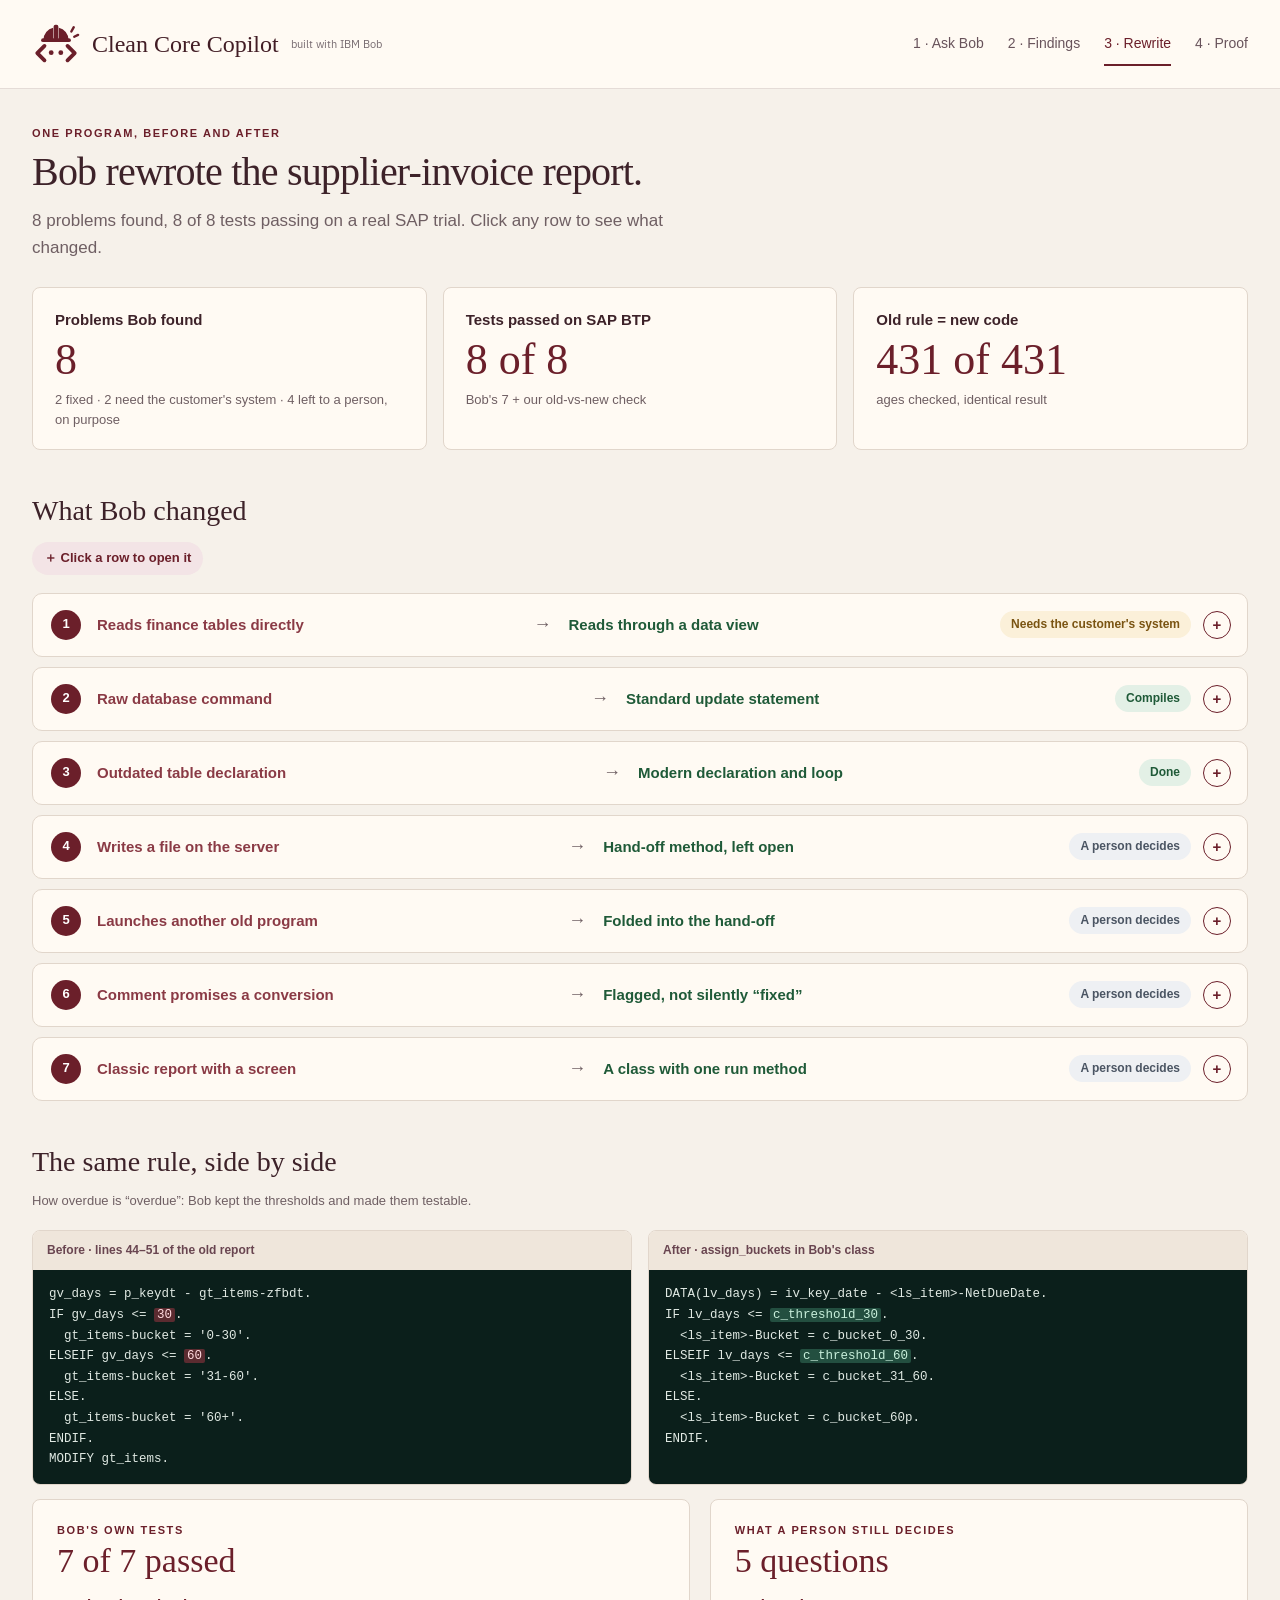
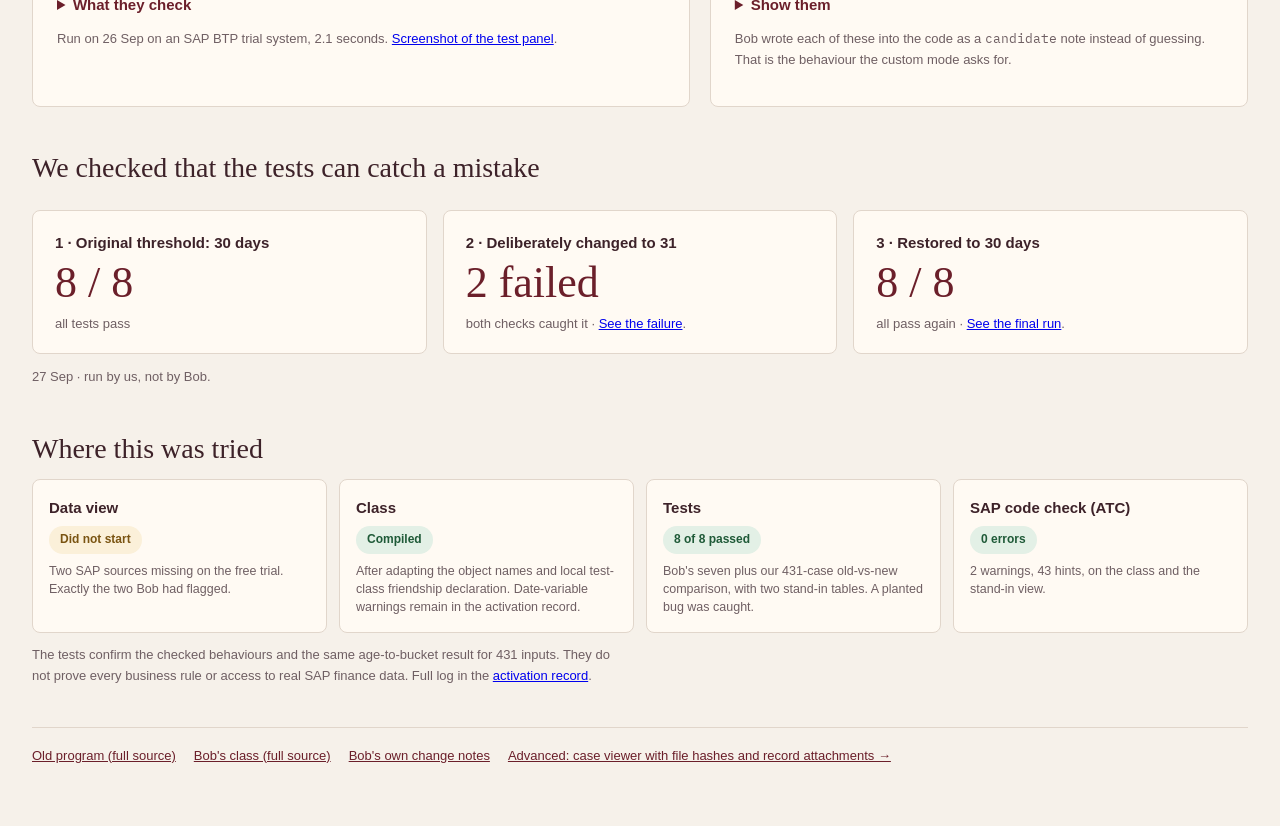
==== commit c3d5617e: "Rewrite page: short hero, clickable before/after rows, folded test and decision lists, equal code pa" ====
--- a/demo-prototype/before-after.html
+++ b/demo-prototype/before-after.html
@@ -43,6 +43,29 @@
 .ba-foot{margin-top:40px;padding-top:18px;border-top:1px solid var(--ba-line);font-size:13px;color:var(--ba-muted);display:flex;gap:18px;flex-wrap:wrap}
 .ba-foot a{color:var(--ba-wine)}
 @media(max-width:900px){.ba{padding:24px 16px 48px}.ba h1{font-size:34px}.ba-strip,.ba-pair,.ba-two,.ba-trial{grid-template-columns:1fr}.ba-table td:first-child,.ba-table td:nth-child(2){width:auto}.ba-table{display:block;overflow-x:auto}}
+
+/* 27 Sep: less text, click to open */
+.ba-pair figure{display:flex;flex-direction:column}.ba-pair pre{flex:1}
+.ba-two .ba-box ul{font-size:14px}.ba-fold summary::marker{color:var(--ba-wine)}
+.ba h1{font-size:40px}
+.ba-strip.tight small{font-size:13px}
+.ba-hint{display:inline-flex;align-items:center;gap:8px;font-size:13px;font-weight:600;color:var(--ba-wine);background:#f3e4e6;border-radius:999px;padding:6px 12px;margin:6px 0 4px}
+.ba-rows{display:grid;gap:10px;margin-top:14px}
+.ba-row{background:var(--ba-white);border:1px solid var(--ba-line);border-radius:10px;transition:box-shadow .15s,border-color .15s,transform .15s}
+.ba-row:hover{border-color:#c9a7ad;box-shadow:0 6px 18px rgba(107,31,42,.08);transform:translateY(-1px)}
+.ba-row[open]{border-color:var(--ba-wine);box-shadow:0 8px 22px rgba(107,31,42,.10)}
+.ba-row summary{list-style:none;cursor:pointer;display:grid;grid-template-columns:34px 1fr 28px 1fr auto 26px;gap:12px;align-items:center;padding:16px 18px}
+.ba-row summary::-webkit-details-marker{display:none}
+.ba-num{width:30px;height:30px;border-radius:50%;background:var(--ba-wine);color:#fff;display:grid;place-items:center;font-weight:700;font-size:13px}
+.ba-old{color:#8a3a45;font-weight:600}.ba-new{color:var(--ba-good);font-weight:600}
+.ba-arrow{color:var(--ba-muted);font-size:18px;text-align:center}
+.ba-plus{width:26px;height:26px;border-radius:50%;border:1.5px solid var(--ba-wine);color:var(--ba-wine);display:grid;place-items:center;font-weight:700;transition:transform .2s}
+.ba-row[open] .ba-plus{transform:rotate(45deg);background:var(--ba-wine);color:#fff}
+.ba-detail{display:grid;grid-template-columns:1fr 1fr 1fr;gap:18px;padding:4px 18px 18px 64px;font-size:14px;line-height:1.55;color:var(--ba-ink)}
+.ba-detail h4{margin:0 0 4px;font-size:11px;letter-spacing:.1em;text-transform:uppercase;color:var(--ba-muted)}
+.ba-detail code{font:12px ui-monospace,Menlo,monospace;color:#385c39;background:#f1f5ee;padding:1px 5px;border-radius:3px}
+.ba-fold{margin-top:14px}.ba-fold summary{cursor:pointer;font-weight:600;color:var(--ba-wine)}
+@media(max-width:900px){.ba-row summary{grid-template-columns:30px 1fr 26px;grid-template-areas:"n o p" "n a p" "n t p"}.ba-row summary .ba-num{grid-area:n}.ba-row summary .ba-old{grid-area:o}.ba-row summary .ba-arrow{display:none}.ba-row summary .ba-new{grid-area:a}.ba-row summary .tag{grid-area:t;justify-self:start}.ba-row summary .ba-plus{grid-area:p}.ba-detail{grid-template-columns:1fr;padding-left:18px}}
 </style>
 </head>
 <body>
@@ -50,32 +73,29 @@
 
 <main class="ba">
 <div class="eyebrow">One program, before and after</div>
-<h1>Bob rewrote the supplier-invoice report. Here is what changed.</h1>
-<p class="lead"><b>ZFI_VENDOR_AGING</b> lists unpaid supplier invoices by how overdue they are. It is one of our four made-up test programs. Bob flagged 8 problems in it, then rewrote it for SAP's cloud. Below: what changed, what stayed exactly the same, and what a person still has to decide.</p>
-<p class="note">Everything on this page is recorded output from the hackathon runs. Bob's code is shown as written; the trial results come from a free SAP system with stand-in tables, not from a customer's system.</p>
+<h1>Bob rewrote the supplier-invoice report.</h1>
+<p class="lead">8 problems found, 8 of 8 tests passing on a real SAP trial. Click any row to see what changed.</p>
 
-<section class="ba-strip" aria-label="Summary">
-<article><span>Problems Bob found</span><strong>8</strong><small>Bob proposed replacement code and left integration choices for a person. The rows below distinguish changes from open decisions.</small></article>
-<article><span>Tests passed on the trial</span><strong>8 of 8</strong><small>Bob’s seven tests plus one team-authored comparison test. Run with stand-in tables; real SAP data access remains untested.</small></article>
-<article><span>Old rule vs new code</span><strong>431 of 431</strong><small>Every age from 30 days early to 400 days overdue gives the same bucket in the old rule and in Bob's class. When we planted a wrong threshold, two tests caught it.</small></article>
+<section class="ba-strip tight" aria-label="Summary">
+<article><span>Problems Bob found</span><strong>8</strong><small>2 fixed · 2 need the customer's system · 4 left to a person, on purpose</small></article>
+<article><span>Tests passed on SAP BTP</span><strong>8 of 8</strong><small>Bob's 7 + our old-vs-new check</small></article>
+<article><span>Old rule = new code</span><strong>431 of 431</strong><small>ages checked, identical result</small></article>
 </section>
 
 <h2>What Bob changed</h2>
-<p class="note">Each row is one problem from the Findings page, in the order Bob reported them.</p>
-<table class="ba-table">
-<thead><tr><th>Before, in the old program</th><th>After, in Bob's rewrite</th><th>Where it stands</th></tr></thead>
-<tbody>
-<tr><td><b>Reads the finance tables directly</b>Pulls open invoices straight from SAP's internal accounting and supplier tables.<span class="ba-line">lines 30–36 · problems 1 and 2</span></td><td><b>Reads through a data view</b>A new view (<code>ZI_VendorOpenItem_VAgeing</code>) sits between the code and SAP's data, the way cloud code is supposed to. The "open items only" filter moved into the view.</td><td><span class="tag wait">Needs the customer's system</span><small>On the free trial the view could not start: the two SAP sources it reads do not exist there. Bob had marked exactly those two as "confirm on target".</small></td></tr>
-<tr><td><b>Talks to the database in a raw way</b>Uses a database-specific command the cloud version forbids to stamp a "last run" date.<span class="ba-line">lines 39–41 · problem 3</span></td><td><b>Standard update statement</b>Plain ABAP SQL writes the same date to the same log table (<code>write_log</code>).</td><td><span class="tag good">Compiles with a stand-in</span><small>The trial provides a stand-in log table; the tests do not establish production database-write behaviour. Whether the real log table is customer-owned is a question for the customer.</small></td></tr>
-<tr><td><b>Outdated way of declaring a table</b>A construct from the desktop era that the cloud version rejects.<span class="ba-line">line 19 · problem 4</span></td><td><b>Modern declaration and loop</b>Typed table, inline loop, no hidden header row (<code>assign_buckets</code>).</td><td><span class="tag good">Done</span><small>Covered by the seven tests.</small></td></tr>
-<tr><td><b>Writes a file on the server</b>Drops a CSV on the application server for a nightly pickup.<span class="ba-line">lines 55–64 · problem 5</span></td><td><b>A hand-off method, left open on purpose</b><code>hand_off_to_treasury</code> is a stub with four options written in the code: HTTP call, application job, event, or a feed the treasury system polls.</td><td><span class="tag human">A person decides</span><small>Bob refused to guess the integration channel. That is the behaviour we wanted.</small></td></tr>
-<tr><td><b>Launches another old program</b>Starts the treasury upload report directly.<span class="ba-line">line 67 · problem 6</span></td><td><b>Folded into the same hand-off</b>Whatever channel is chosen above replaces the direct launch.</td><td><span class="tag human">A person decides</span><small>Depends on who owns the treasury program.</small></td></tr>
-<tr><td><b>Comment promises a currency conversion the code never does</b>The comment says "currency conversion", the statement only updates a log.<span class="ba-line">lines 38–41 · problem 7</span></td><td><b>Flagged, not silently "fixed"</b>Bob did not invent a conversion. The amount field carries a note: conversion requirement unresolved.</td><td><span class="tag human">A person decides</span><small>The one business-logic catch Bob made in this program.</small></td></tr>
-<tr><td><b>Classic report program</b>Built to run from the old SAP desktop, with a selection screen.<span class="ba-line">line 8 · problem 8</span></td><td><b>A class with one <code>run</code> method</b>Can be called from a job, a service or a test. No screen.</td><td><span class="tag human">A person decides</span><small>How it is triggered on the target (job, service, event) is an architecture choice.</small></td></tr>
-</tbody></table>
+<span class="ba-hint">＋ Click a row to open it</span>
+<div class="ba-rows">
+<details class="ba-row"><summary><span class="ba-num">1</span><span class="ba-old">Reads finance tables directly</span><span class="ba-arrow">→</span><span class="ba-new">Reads through a data view</span><span class="tag wait">Needs the customer's system</span><span class="ba-plus" aria-hidden="true">+</span></summary><div class="ba-detail"><div><h4>Before</h4>Pulls open invoices straight from SAP's accounting and supplier tables. Lines 30–36, problems 1–2.</div><div><h4>After, in Bob's rewrite</h4>A new view (<code>ZI_VendorOpenItem_VAgeing</code>) sits between the code and SAP's data, the way cloud code should. The “open items only” filter moved into it.</div><div><h4>Where it stands</h4>On the free trial the view could not start: its two SAP sources do not exist there. Bob had marked exactly those two as “confirm on target”.</div></div></details>
+<details class="ba-row"><summary><span class="ba-num">2</span><span class="ba-old">Raw database command</span><span class="ba-arrow">→</span><span class="ba-new">Standard update statement</span><span class="tag good">Compiles</span><span class="ba-plus" aria-hidden="true">+</span></summary><div class="ba-detail"><div><h4>Before</h4>A database-specific command, forbidden in the cloud, stamps a “last run” date. Lines 39–41, problem 3.</div><div><h4>After, in Bob's rewrite</h4>Plain ABAP SQL writes the same date to the same log table (<code>write_log</code>).</div><div><h4>Where it stands</h4>Works against a stand-in log table. Whether the real log table is customer-owned is the customer's question.</div></div></details>
+<details class="ba-row"><summary><span class="ba-num">3</span><span class="ba-old">Outdated table declaration</span><span class="ba-arrow">→</span><span class="ba-new">Modern declaration and loop</span><span class="tag good">Done</span><span class="ba-plus" aria-hidden="true">+</span></summary><div class="ba-detail"><div><h4>Before</h4>A desktop-era construct the cloud rejects. Line 19, problem 4.</div><div><h4>After, in Bob's rewrite</h4>Typed table, inline loop, no hidden header row (<code>assign_buckets</code>).</div><div><h4>Where it stands</h4>Covered by the unit tests.</div></div></details>
+<details class="ba-row"><summary><span class="ba-num">4</span><span class="ba-old">Writes a file on the server</span><span class="ba-arrow">→</span><span class="ba-new">Hand-off method, left open</span><span class="tag human">A person decides</span><span class="ba-plus" aria-hidden="true">+</span></summary><div class="ba-detail"><div><h4>Before</h4>Drops a CSV on the application server for nightly pickup. Lines 55–64, problem 5.</div><div><h4>After, in Bob's rewrite</h4><code>hand_off_to_treasury</code> is a stub listing four options: HTTP call, job, event, or a polled feed.</div><div><h4>Where it stands</h4>Bob refused to guess the integration channel. That is the behaviour we wanted.</div></div></details>
+<details class="ba-row"><summary><span class="ba-num">5</span><span class="ba-old">Launches another old program</span><span class="ba-arrow">→</span><span class="ba-new">Folded into the hand-off</span><span class="tag human">A person decides</span><span class="ba-plus" aria-hidden="true">+</span></summary><div class="ba-detail"><div><h4>Before</h4>Starts the treasury upload report directly. Line 67, problem 6.</div><div><h4>After, in Bob's rewrite</h4>Whatever channel is chosen above replaces the direct launch.</div><div><h4>Where it stands</h4>Depends on who owns the treasury program.</div></div></details>
+<details class="ba-row"><summary><span class="ba-num">6</span><span class="ba-old">Comment promises a conversion</span><span class="ba-arrow">→</span><span class="ba-new">Flagged, not silently “fixed”</span><span class="tag human">A person decides</span><span class="ba-plus" aria-hidden="true">+</span></summary><div class="ba-detail"><div><h4>Before</h4>The comment says “currency conversion”; the code only updates a log. Lines 38–41, problem 7.</div><div><h4>After, in Bob's rewrite</h4>Bob did not invent a conversion. The amount field carries a note: requirement unresolved.</div><div><h4>Where it stands</h4>The one business-logic catch Bob made in this program.</div></div></details>
+<details class="ba-row"><summary><span class="ba-num">7</span><span class="ba-old">Classic report with a screen</span><span class="ba-arrow">→</span><span class="ba-new">A class with one run method</span><span class="tag human">A person decides</span><span class="ba-plus" aria-hidden="true">+</span></summary><div class="ba-detail"><div><h4>Before</h4>Built for the old SAP desktop, with a selection screen. Line 8, problem 8.</div><div><h4>After, in Bob's rewrite</h4>Callable from a job, a service or a test. No screen.</div><div><h4>Where it stands</h4>How it is triggered on the target is an architecture choice.</div></div></details>
+</div>
 
 <h2>The same rule, side by side</h2>
-<p class="note">The part of the program a finance person actually cares about: how overdue is "overdue". Bob kept the thresholds and made them testable. We then ported the old rule verbatim as an oracle and ran both for 431 different ages: identical every time. Changing one threshold to 31 made two tests fail, so the check is real.</p>
+<p class="note">How overdue is “overdue”: Bob kept the thresholds and made them testable.</p>
 <div class="ba-pair">
 <figure><figcaption>Before · lines 44–51 of the old report</figcaption><pre>gv_days = p_keydt - gt_items-zfbdt.
 IF gv_days &lt;= <mark>30</mark>.
@@ -95,11 +115,11 @@
   &lt;ls_item&gt;-Bucket = c_bucket_60p.
 ENDIF.</pre></figure>
 </div>
-<p class="note">The database read and the file write are gone from this loop; only the rule is left, so it can be tested without any SAP data.</p>
+
 
 <div class="ba-two">
-<div class="ba-box"><div class="eyebrow">What the seven tests check</div><div class="big">7 of 7 passed</div>
-<ul>
+<div class="ba-box"><div class="eyebrow">Bob's own tests</div><div class="big">7 of 7 passed</div>
+<details class="ba-fold"><summary>What they check</summary><ul>
 <li>An invoice due today lands in "0–30".</li>
 <li>Exactly 30 days overdue is still "0–30".</li>
 <li>31 days is the first day of "31–60".</li>
@@ -107,26 +127,26 @@
 <li>61 days and more is "60+".</li>
 <li>If no key date is given, today is used.</li>
 <li>An open item goes through the whole run and comes out with a bucket.</li>
-</ul>
+</ul></details>
 <p class="note" style="margin-top:12px">Run on 26 Sep on an SAP BTP trial system, 2.1 seconds. <a href="https://github.com/kosesena/clean-core-copilot/blob/main/bob_sessions/2026-09-26_abap_unit_7_tests.png" target="_blank" rel="noopener">Screenshot of the test panel</a>.</p></div>
-<div class="ba-box"><div class="eyebrow">What a person still decides</div>
-<ul>
+<div class="ba-box"><div class="eyebrow">What a person still decides</div><div class="big">5 questions</div>
+<details class="ba-fold"><summary>Show them</summary><ul>
 <li>Do the two SAP data views exist, and are they released, on the customer's release?</li>
 <li>Which channel hands the result to the treasury system?</li>
 <li>Is a currency conversion actually required? The old comment said yes, the old code said no.</li>
 <li>Is the log table customer-owned, or governed by an SAP object?</li>
 <li>How is the job triggered in the cloud: scheduled job, service, or event?</li>
-</ul>
+</ul></details>
 <p class="note" style="margin-top:12px">Bob wrote each of these into the code as a <code>candidate</code> note instead of guessing. That is the behaviour the custom mode asks for.</p></div>
 </div>
 
 <h2>We checked that the tests can catch a mistake</h2>
 <div class="ba-strip" aria-label="Threshold mutation test">
-<article><span>1 · Original threshold: 30 days</span><strong>8 / 8</strong><small>All eight test methods passed on the trial.</small></article>
-<article><span>2 · Deliberately changed to 31</span><strong>2 failed</strong><small>Bob’s boundary test and our independent comparison both caught the wrong bucket for day 31. <a href="https://github.com/kosesena/clean-core-copilot/blob/main/bob_sessions/2026-09-27_planted_bug_caught.png">See the failure</a>.</small></article>
-<article><span>3 · Restored to 30 days</span><strong>8 / 8</strong><small>The change was undone, the class reactivated and every test passed again. <a href="https://github.com/kosesena/clean-core-copilot/blob/main/bob_sessions/2026-09-27_equivalence_8_tests.png">See the final run</a>.</small></article>
+<article><span>1 · Original threshold: 30 days</span><strong>8 / 8</strong><small>all tests pass</small></article>
+<article><span>2 · Deliberately changed to 31</span><strong>2 failed</strong><small>both checks caught it · <a href="https://github.com/kosesena/clean-core-copilot/blob/main/bob_sessions/2026-09-27_planted_bug_caught.png">See the failure</a>.</small></article>
+<article><span>3 · Restored to 30 days</span><strong>8 / 8</strong><small>all pass again · <a href="https://github.com/kosesena/clean-core-copilot/blob/main/bob_sessions/2026-09-27_equivalence_8_tests.png">See the final run</a>.</small></article>
 </div>
-<p class="note">27 Sep · Team-run experiment, not another Bob generation. The added test checks 431 age values inside one test method. Stand-in tables isolate the test from unavailable SAP data sources.</p>
+<p class="note">27 Sep · run by us, not by Bob.</p>
 <h2>Where this was tried</h2>
 <div class="ba-trial">
 <div><b>Data view</b><span class="tag wait">Did not start</span><small>Two SAP sources missing on the free trial. Exactly the two Bob had flagged.</small></div>
--- a/demo-prototype/atelier.css
+++ b/demo-prototype/atelier.css
@@ -293,3 +293,38 @@
 .proof-grid strong{display:block;font-size:30px;line-height:1.1;color:#1f5a38}.proof-grid b{display:block;font-size:14px;margin:2px 0 4px}.proof-grid small{color:#5b4a4f;font-size:13px;line-height:1.45}
 .proof-note{margin:12px 0 0;font-size:12px;color:#5b4a4f}
 @media(max-width:900px){.proof-grid{grid-template-columns:1fr}}
+/* Report card + bring-your-own panel (27 Sep) */
+.report-card{margin-top:24px;padding:0;overflow:hidden}
+.rc-head{display:flex;justify-content:space-between;gap:20px;align-items:flex-start;padding:26px 30px 20px;border-bottom:1px solid var(--line)}
+.rc-head h2{font:32px/1.1 Georgia,serif;margin:6px 0 6px}.rc-head p{margin:0;color:#6f5f63;font-size:14px}.rc-head code{font-size:12px}
+.rc-badges{display:flex;flex-direction:column;gap:8px;align-items:flex-end}
+.rc-badge{font:600 11px/1 ui-monospace,Menlo,monospace;letter-spacing:.06em;text-transform:uppercase;padding:8px 10px;border-radius:999px;border:1px solid var(--line);color:#6f5f63;background:#fbf8f2;white-space:nowrap}
+.rc-badge.wine{background:#6b1f2a;border-color:#6b1f2a;color:#fff}
+.rc-stats{display:grid;grid-template-columns:repeat(auto-fit,minmax(130px,1fr));border-bottom:1px solid var(--line);background:#fbf8f2}
+.rc-stats div{padding:18px 22px;border-right:1px solid var(--line)}.rc-stats div:last-child{border-right:0}
+.rc-stats strong{display:block;font:30px/1 Georgia,serif;color:#6b1f2a}.rc-stats span{display:block;margin-top:6px;font-size:12px;color:#6f5f63}
+.rc-body{display:grid;grid-template-columns:1.25fr 1fr;gap:0}.rc-body>section{padding:22px 30px}.rc-body>section+section{border-left:1px solid var(--line)}
+.rc-body h3{font:600 11px ui-monospace,Menlo,monospace;letter-spacing:.12em;text-transform:uppercase;color:#6b1f2a;margin:0 0 12px}
+.rc-body dl{display:grid;grid-template-columns:150px 1fr;margin:0}.rc-body dt,.rc-body dd{margin:0;padding:9px 0;border-bottom:1px solid var(--line);font-size:13px}.rc-body dt{color:#6f5f63}.rc-body dd{color:#2a1d20}
+.rc-decide{margin:0;padding-left:20px;font-size:13px;line-height:1.5}.rc-decide li{padding:4px 0}.rc-more{font-size:12px;color:#6f5f63;margin:8px 0 0}
+.rc-foot{display:flex;justify-content:space-between;gap:16px;flex-wrap:wrap;padding:14px 30px;border-top:1px solid var(--line);font-size:12px;color:#6f5f63;background:#fbf8f2}
+.linkish{background:none;border:0;padding:0;font:inherit;color:#6b1f2a;text-decoration:underline;cursor:pointer}
+.for-reviewers{display:grid;grid-template-columns:1.6fr 1fr;gap:28px;align-items:center;padding:26px 30px}
+.for-reviewers p{font-size:14px;line-height:1.5}
+.byo-steps{list-style:none;margin:14px 0 10px;padding:0;display:grid;gap:10px}.byo-steps li{display:flex;gap:12px;font-size:13px;line-height:1.5;color:#2a1d20}
+.byo-steps li b{flex:none;width:24px;height:24px;border-radius:50%;background:#6b1f2a;color:#fff;display:grid;place-items:center;font-size:12px}
+.byo-format{font-size:12px!important;color:#6f5f63}
+.byo-box{border:2px dashed #cbb9a6;border-radius:12px;padding:24px;background:#fbf8f2;display:flex;flex-direction:column;gap:12px;align-items:stretch}
+.byo-box .actions{display:flex;flex-direction:column;gap:10px;margin:0!important;padding:0!important}.byo-box .btn{justify-content:center;width:100%}
+@media(max-width:900px){.rc-head{flex-direction:column}.rc-badges{align-items:flex-start}.rc-body{grid-template-columns:1fr}.rc-body>section+section{border-left:0;border-top:1px solid var(--line)}.rc-body dl{grid-template-columns:120px 1fr}.for-reviewers{grid-template-columns:1fr}}
+.rc-pick{display:flex;align-items:center;gap:8px;font-size:12px;color:#6f5f63}.rc-pick select{font:inherit;font-size:13px;padding:7px 10px;border:1px solid var(--line);border-radius:8px;background:#fff;color:#2a1d20;max-width:240px}
+.rc-next{font-size:13px;line-height:1.55;margin:0 0 20px;color:#2a1d20}
+.atlas-empty small{display:block;margin-top:8px;font-size:12px;line-height:1.45;color:#8a7a7e}
+.byo-box #import-button{background:#6b1f2a;border-color:#6b1f2a;color:#fff;padding:14px}.byo-box #export-button{background:#fff;border-color:var(--line);color:#6b1f2a}
+#key-missed{margin:0 0 18px}.km-head{display:flex;justify-content:space-between;gap:12px;align-items:baseline;margin-bottom:10px}.km-head b{font-size:15px;color:#2a1d20}.km-head a{font-size:12px;color:#6b1f2a}
+.km-list{list-style:none;margin:0;padding:0;display:grid;gap:10px}.km-list li{background:#fff;border:1px solid var(--line);border-left:3px solid #b8741a;border-radius:8px;padding:12px 16px}
+.km-list p{margin:6px 0 0;font-size:14px;line-height:1.5;color:#2a1d20}.km-tag{font:600 10px ui-monospace,Menlo,monospace;letter-spacing:.08em;text-transform:uppercase;background:#f6ead8;color:#8a5a12;padding:4px 7px;border-radius:4px;margin-right:8px}.km-tag.rule{background:#f3dfe2;color:#6b1f2a}.km-where{font-size:12px;color:#6f5f63}
+.km-foot{font-size:12px;color:#6f5f63;margin:10px 0 0}
+.ring-legend{font-size:13px;color:#5b4a4f;margin:6px 0 14px;display:flex;flex-wrap:wrap;gap:6px 18px;align-items:center}.ring-legend span{display:inline-flex;align-items:center;gap:6px}.ring-legend i{width:12px;height:12px;border-radius:50%;display:inline-block;border:1px solid #d9cdbf}
+.atlas-table .atlas-empty{background:#f1ebe3;border:1px solid #e2d8c8!important;border-radius:6px;color:#6f5f63}.atlas-table .atlas-empty b{display:block;font-weight:600;color:#5b4a4f}
+.ring-legend .rl-lead{font-style:normal;flex-basis:100%}
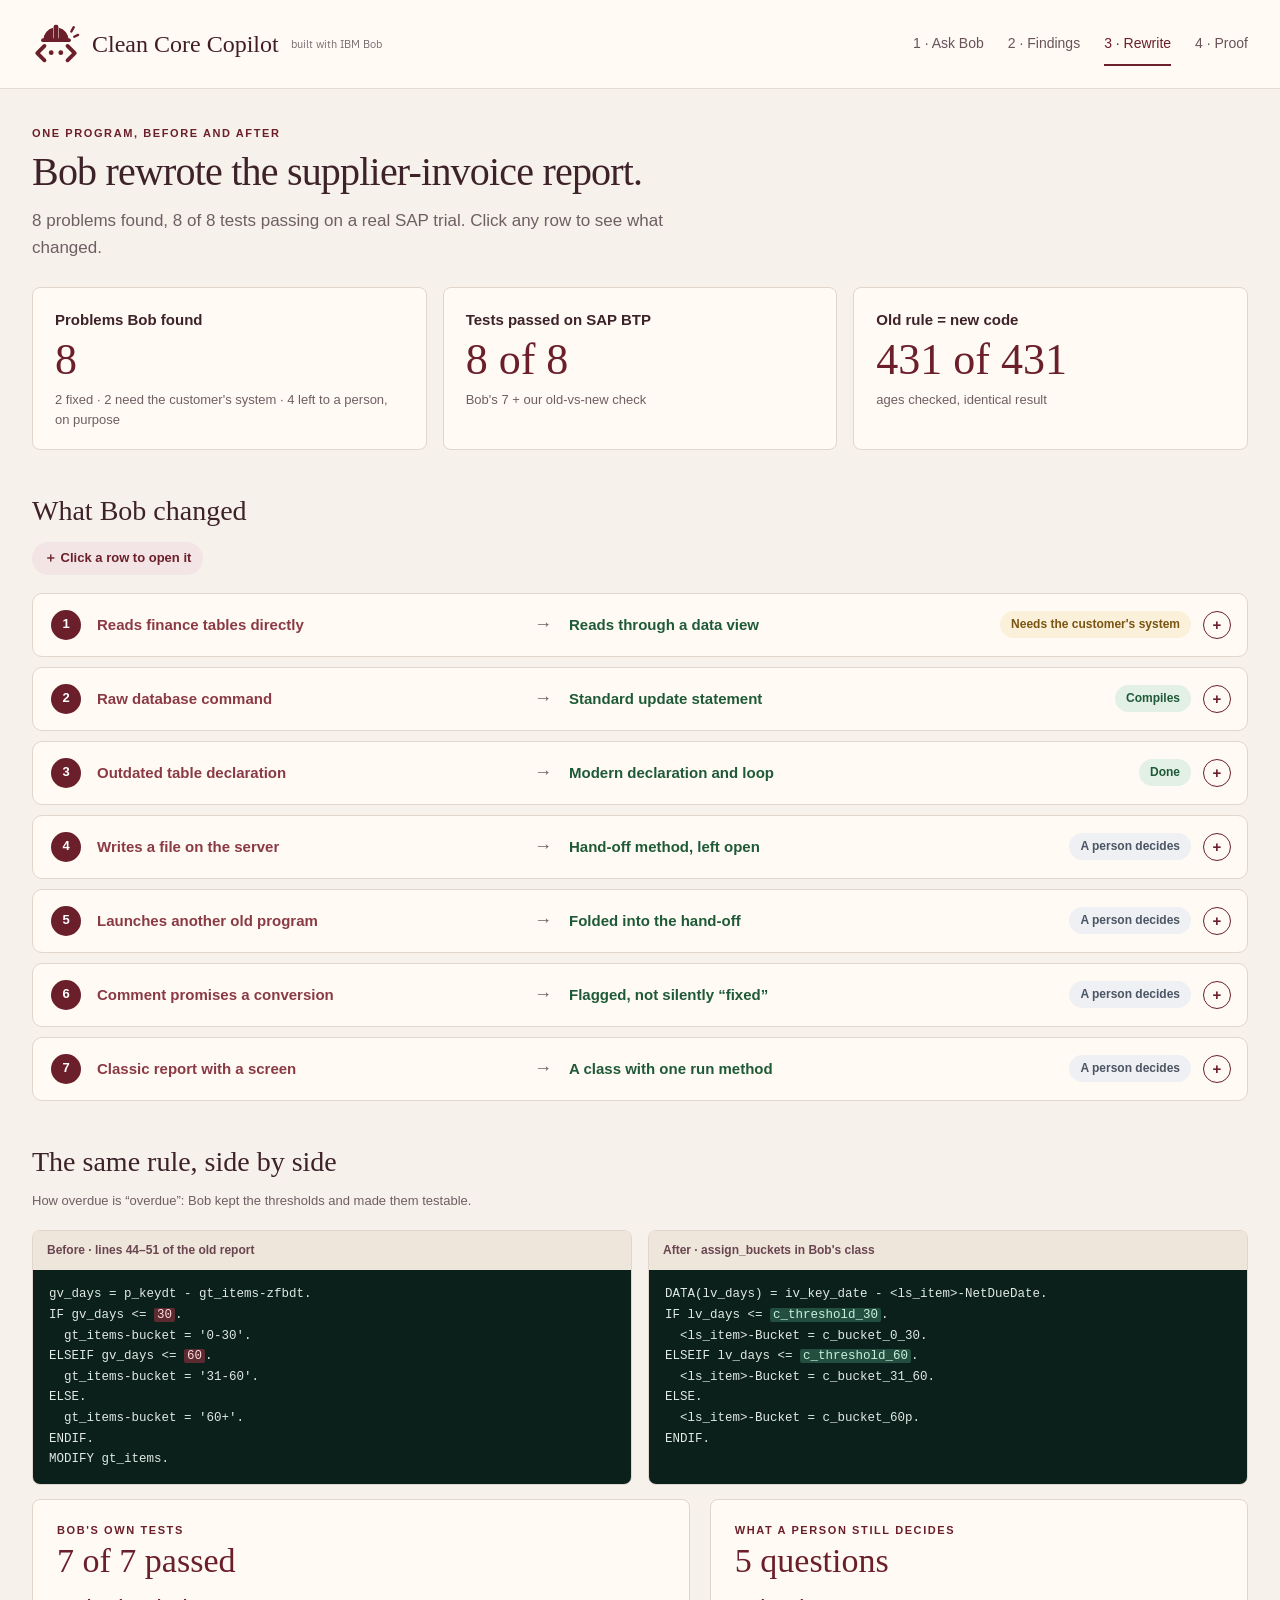
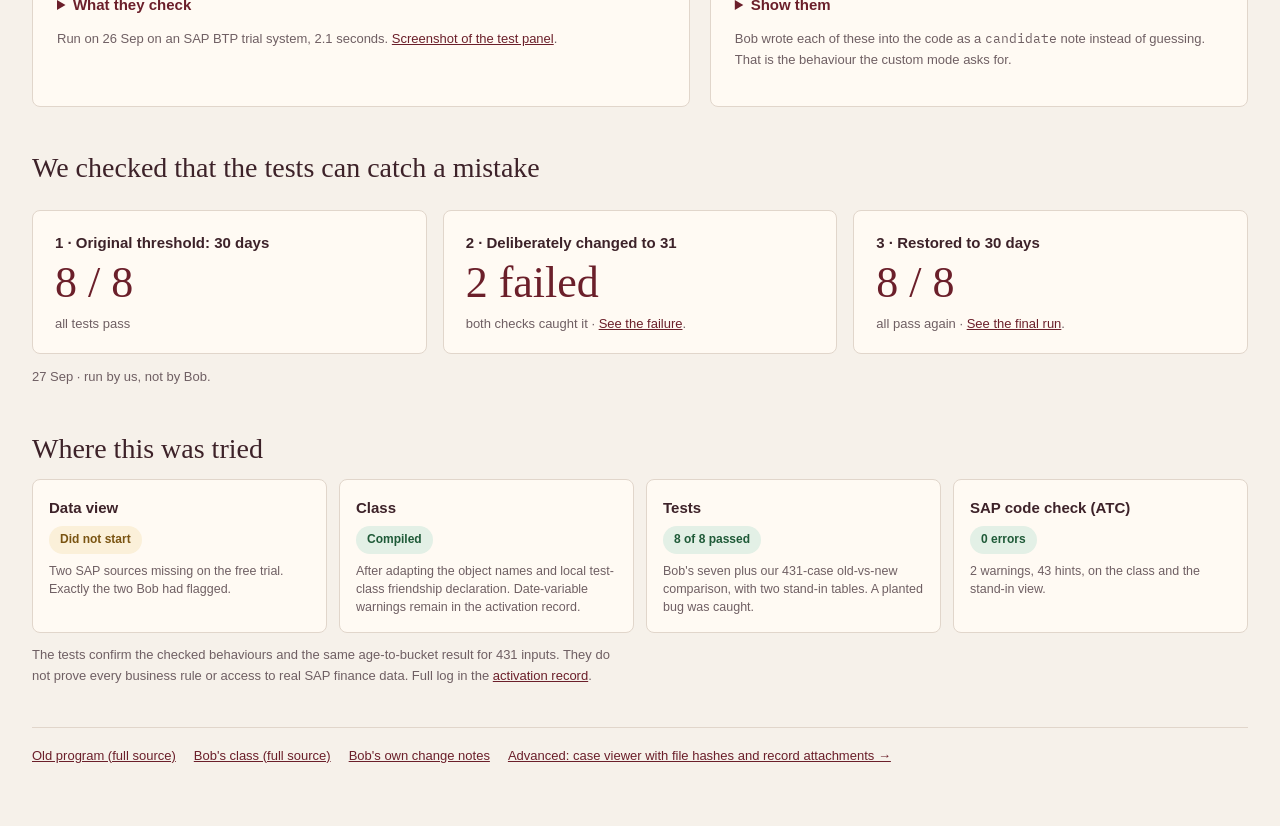
==== commit f70356e5: "Site review: mobile overflow fix, overview order (exam, results, then Ask Bob), plain Ask Bob wordin" ====
--- a/demo-prototype/before-after.html
+++ b/demo-prototype/before-after.html
@@ -1,7 +1,7 @@
 <!doctype html>
 <html lang="en">
 <head>
-<meta charset="utf-8"><meta name="viewport" content="width=device-width,initial-scale=1">
+<meta charset="utf-8"><link rel="icon" href="assets/clean-core-logo.svg" type="image/svg+xml"><meta name="viewport" content="width=device-width,initial-scale=1">
 <title>Before / after · Clean Core Copilot</title>
 <link rel="stylesheet" href="atelier.css?v=before-after-1">
 <style>
@@ -45,6 +45,7 @@
 @media(max-width:900px){.ba{padding:24px 16px 48px}.ba h1{font-size:34px}.ba-strip,.ba-pair,.ba-two,.ba-trial{grid-template-columns:1fr}.ba-table td:first-child,.ba-table td:nth-child(2){width:auto}.ba-table{display:block;overflow-x:auto}}
 
 /* 27 Sep: less text, click to open */
+.ba-row summary .tag{justify-self:end}.ba a{color:var(--ba-wine)}
 .ba-pair figure{display:flex;flex-direction:column}.ba-pair pre{flex:1}
 .ba-two .ba-box ul{font-size:14px}.ba-fold summary::marker{color:var(--ba-wine)}
 .ba h1{font-size:40px}
@@ -54,7 +55,7 @@
 .ba-row{background:var(--ba-white);border:1px solid var(--ba-line);border-radius:10px;transition:box-shadow .15s,border-color .15s,transform .15s}
 .ba-row:hover{border-color:#c9a7ad;box-shadow:0 6px 18px rgba(107,31,42,.08);transform:translateY(-1px)}
 .ba-row[open]{border-color:var(--ba-wine);box-shadow:0 8px 22px rgba(107,31,42,.10)}
-.ba-row summary{list-style:none;cursor:pointer;display:grid;grid-template-columns:34px 1fr 28px 1fr auto 26px;gap:12px;align-items:center;padding:16px 18px}
+.ba-row summary{list-style:none;cursor:pointer;display:grid;grid-template-columns:34px minmax(0,1fr) 28px minmax(0,1fr) 190px 26px;gap:12px;align-items:center;padding:16px 18px}
 .ba-row summary::-webkit-details-marker{display:none}
 .ba-num{width:30px;height:30px;border-radius:50%;background:var(--ba-wine);color:#fff;display:grid;place-items:center;font-weight:700;font-size:13px}
 .ba-old{color:#8a3a45;font-weight:600}.ba-new{color:var(--ba-good);font-weight:600}
--- a/demo-prototype/atelier.css
+++ b/demo-prototype/atelier.css
@@ -328,3 +328,5 @@
 .ring-legend{font-size:13px;color:#5b4a4f;margin:6px 0 14px;display:flex;flex-wrap:wrap;gap:6px 18px;align-items:center}.ring-legend span{display:inline-flex;align-items:center;gap:6px}.ring-legend i{width:12px;height:12px;border-radius:50%;display:inline-block;border:1px solid #d9cdbf}
 .atlas-table .atlas-empty{background:#f1ebe3;border:1px solid #e2d8c8!important;border-radius:6px;color:#6f5f63}.atlas-table .atlas-empty b{display:block;font-weight:600;color:#5b4a4f}
 .ring-legend .rl-lead{font-style:normal;flex-basis:100%}
+.rc-src{font:400 11px var(--sans,system-ui);letter-spacing:0;text-transform:none;color:#8a7a7e}
+@media(max-width:700px){.notice,#notice-copy{white-space:normal!important;min-width:0}}
